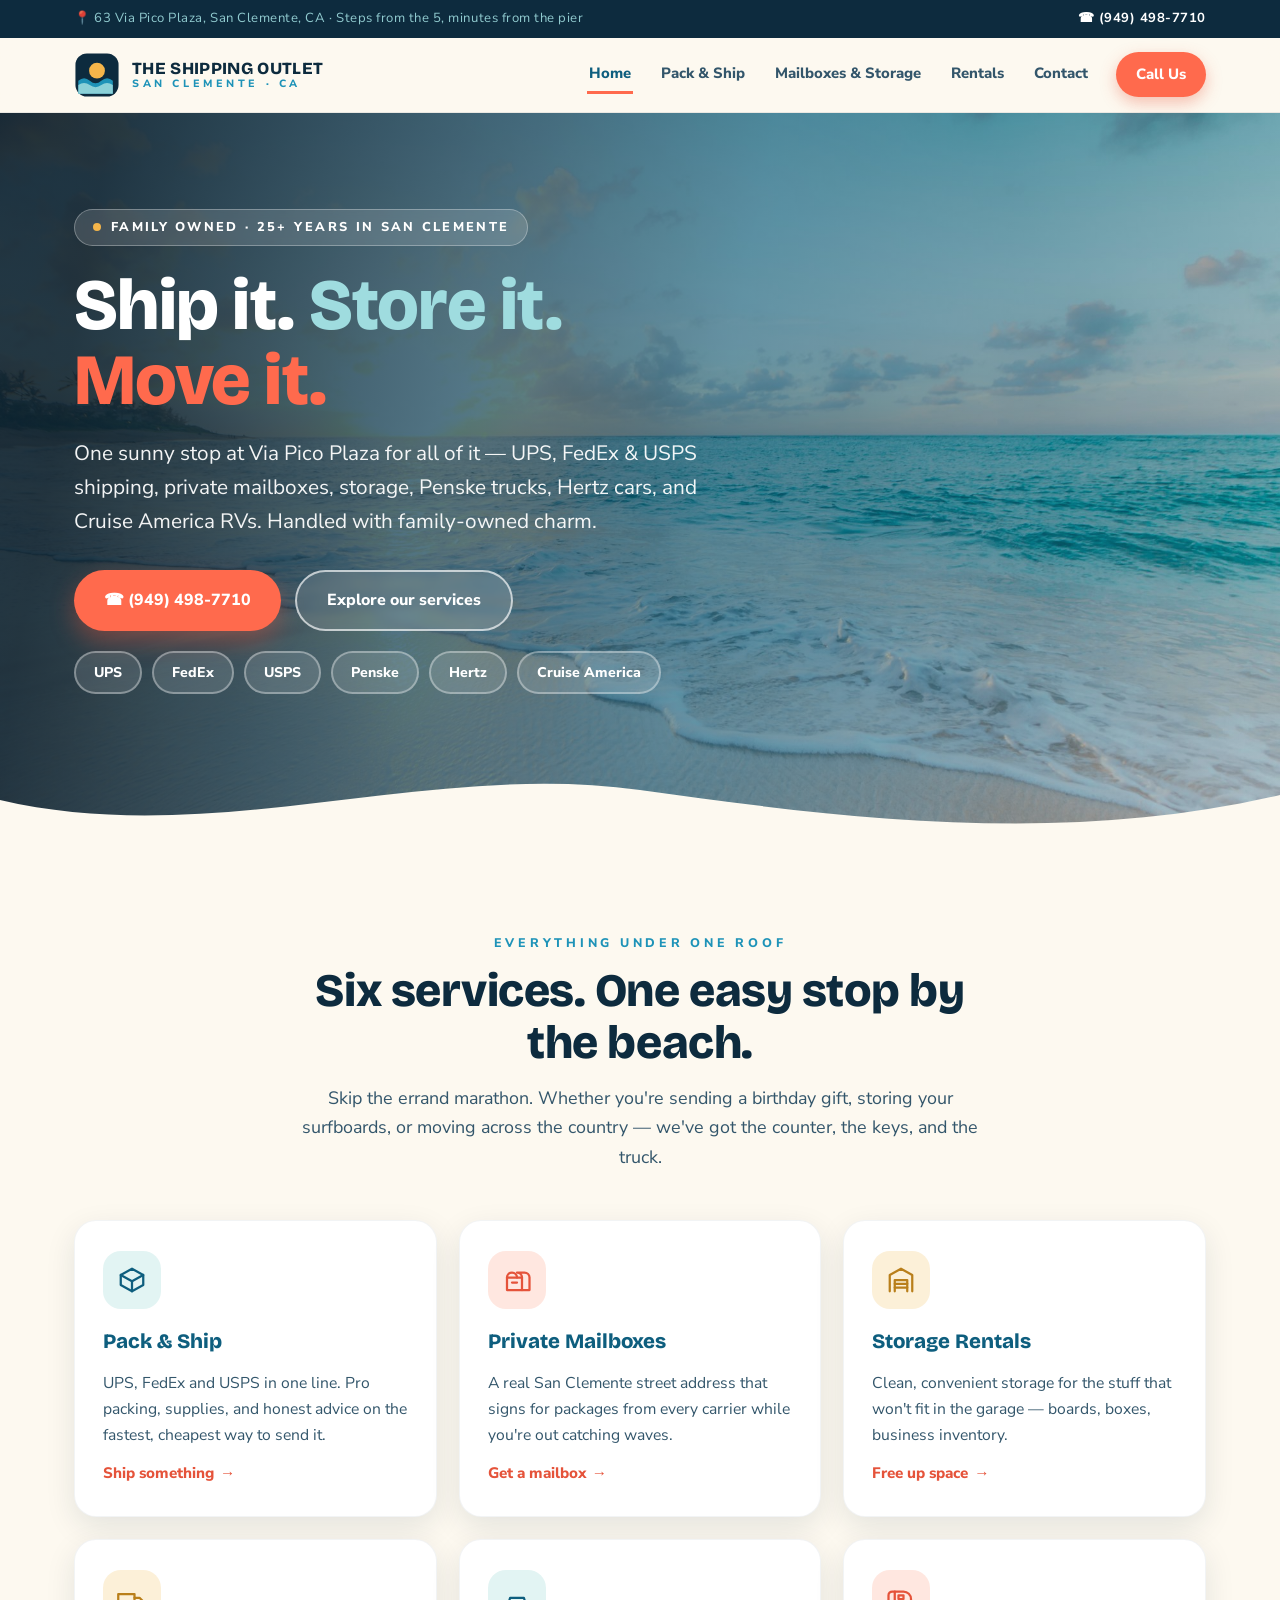
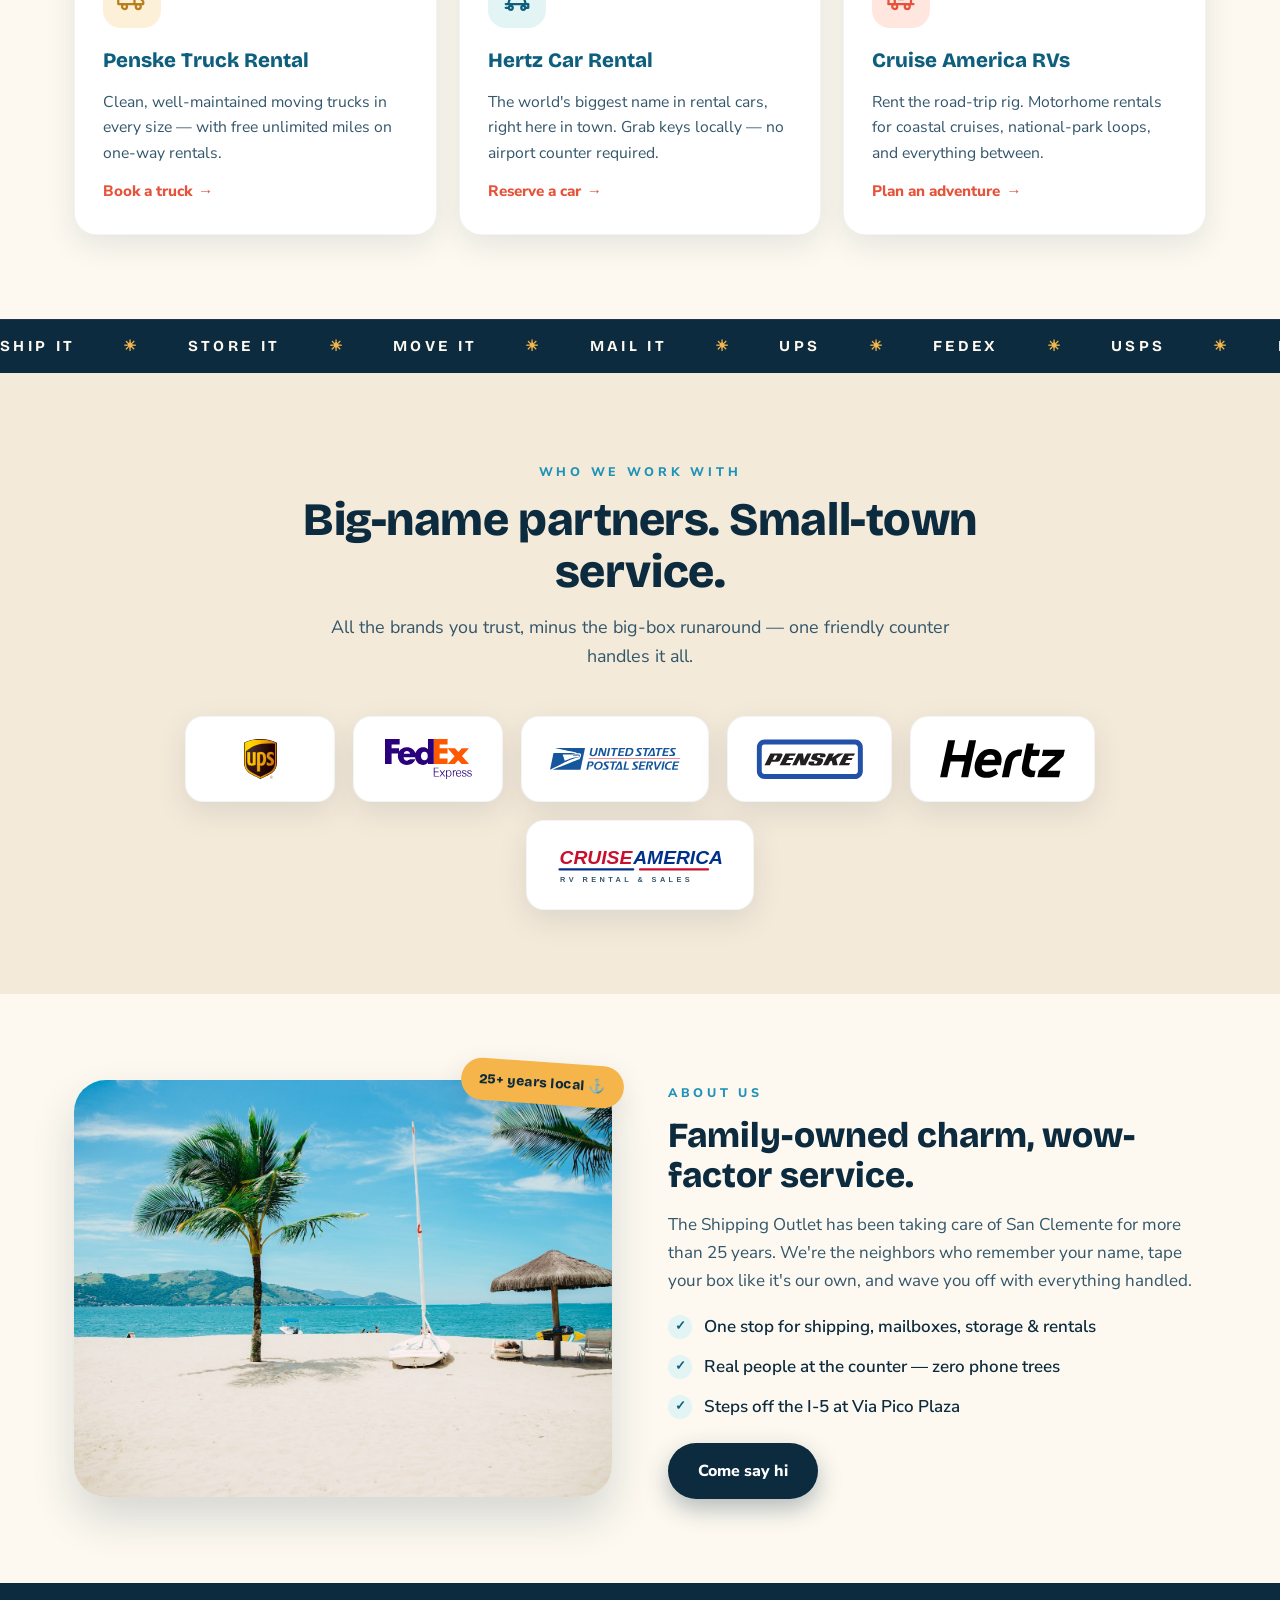
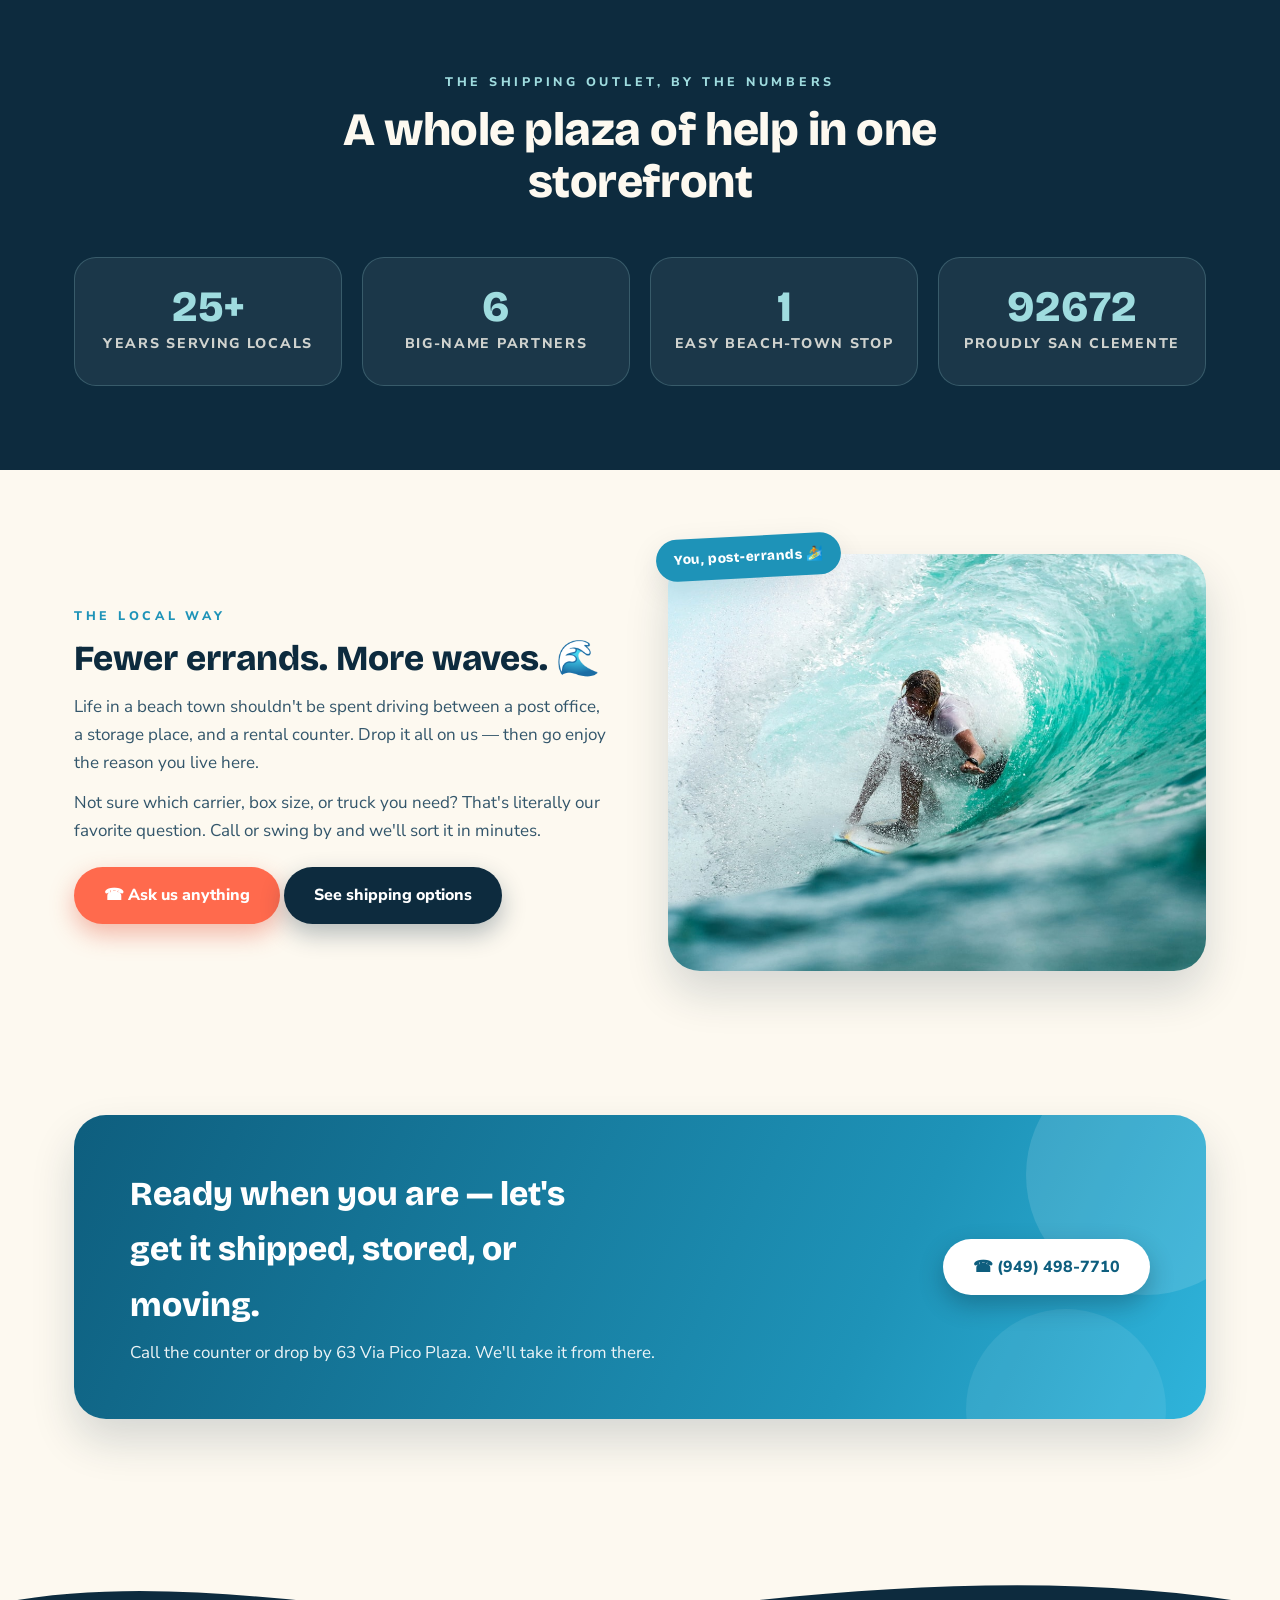
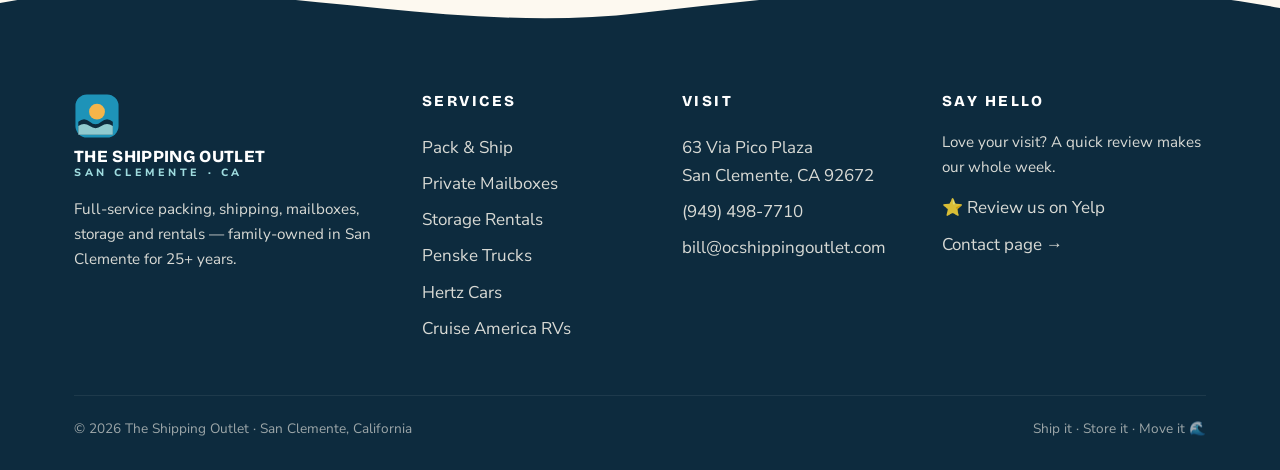
==== index.html @ ecf814ca "The Shipping Outlet — coastal-modern site for San Clemente shipping, mailbox, storage & rental hub C" ====
<!DOCTYPE html>
<html lang="en">
<head>
<meta charset="UTF-8">
<meta name="viewport" content="width=device-width, initial-scale=1.0">
<title>The Shipping Outlet — Ship, Store &amp; Move | San Clemente, CA</title>
<meta name="description" content="San Clemente's one-stop shop for packing & shipping (UPS, FedEx, USPS), private mailbox rentals, storage, Penske truck rental, Hertz car rental, and Cruise America RVs.">
<link rel="icon" href="data:image/svg+xml,<svg xmlns='http://www.w3.org/2000/svg' viewBox='0 0 100 100'><text y='.9em' font-size='90'>📦</text></svg>">
<link rel="preconnect" href="https://fonts.googleapis.com">
<link rel="preconnect" href="https://fonts.gstatic.com" crossorigin>
<link href="https://fonts.googleapis.com/css2?family=Bricolage+Grotesque:wght@700;800&family=Nunito+Sans:ital,wght@0,400;0,600;0,700;0,800;1,400&display=swap" rel="stylesheet">
<link rel="stylesheet" href="assets/styles.css?v=2">
</head>
<body>

<div class="topbar">
  <div class="wrap">
    <div class="loc">📍 63 Via Pico Plaza, San Clemente, CA <span class="hide-sm">· Steps from the 5, minutes from the pier</span></div>
    <a href="tel:9494987710">☎ (949) 498-7710</a>
  </div>
</div>

<header class="site">
  <div class="wrap">
    <a class="brand" href="index.html" aria-label="The Shipping Outlet home">
      <svg class="mark" viewBox="0 0 64 64" aria-hidden="true">
        <rect x="2" y="2" width="60" height="60" rx="16" fill="#0D2B3E"/>
        <circle cx="32" cy="26" r="11" fill="#F5B54A"/>
        <path d="M6 40 q8 -7 16 0 t16 0 t16 0 v18 h-48 z" fill="#1E93B8"/>
        <path d="M6 46 q8 -6 16 0 t16 0 t16 0 v12 h-48 z" fill="#9FDCDF" opacity=".85"/>
      </svg>
      <span class="word"><b>THE SHIPPING OUTLET</b><span>San Clemente · CA</span></span>
    </a>
    <button class="nav-toggle" aria-label="Menu"><span></span><span></span><span></span></button>
    <nav class="main">
      <a href="index.html" class="active">Home</a>
      <a href="shipping.html">Pack &amp; Ship</a>
      <a href="mailboxes-storage.html">Mailboxes &amp; Storage</a>
      <a href="rentals.html">Rentals</a>
      <a href="contact.html">Contact</a>
      <a href="tel:9494987710" class="cta">Call Us</a>
    </nav>
  </div>
</header>

<section class="hero">
  <div class="bg" style="background-image:url('assets/img/hero-beach.jpg')"></div>
  <div class="wrap">
    <span class="kicker"><span class="dot"></span> Family owned · 25+ years in San Clemente</span>
    <h1>Ship it. <span class="wave-word">Store it.</span> <span class="coral-word">Move it.</span></h1>
    <p class="lede">One sunny stop at Via Pico Plaza for all of it — UPS, FedEx &amp; USPS shipping, private mailboxes, storage, Penske trucks, Hertz cars, and Cruise America RVs. Handled with family-owned charm.</p>
    <div class="actions">
      <a class="btn primary" href="tel:9494987710">☎ (949) 498-7710</a>
      <a class="btn ghost" href="#services">Explore our services</a>
    </div>
    <div class="pill-row">
      <span class="pill">UPS</span><span class="pill">FedEx</span><span class="pill">USPS</span>
      <span class="pill">Penske</span><span class="pill">Hertz</span><span class="pill">Cruise America</span>
    </div>
  </div>
  <div class="wave-sep">
    <svg viewBox="0 0 1440 90" preserveAspectRatio="none"><path d="M0,45 C240,95 480,5 720,35 C960,65 1200,90 1440,40 L1440,91 L0,91 Z" fill="#FDF9F0"/></svg>
  </div>
</section>

<section class="block" id="services">
  <div class="wrap center">
    <span class="eyebrow">Everything under one roof</span>
    <h2 class="title">Six services. One easy stop by the beach.</h2>
    <p class="sub">Skip the errand marathon. Whether you're sending a birthday gift, storing your surfboards, or moving across the country — we've got the counter, the keys, and the truck.</p>

    <div class="cards">
      <a class="card reveal" href="shipping.html" style="text-align:left">
        <span class="chip c-teal"><svg viewBox="0 0 24 24" fill="none" stroke="currentColor" stroke-width="1.8" stroke-linecap="round" stroke-linejoin="round"><path d="M21 8l-9-5-9 5v8l9 5 9-5z"/><path d="M3 8l9 5 9-5"/><path d="M12 13v8"/></svg></span>
        <h3>Pack &amp; Ship</h3>
        <p>UPS, FedEx and USPS in one line. Pro packing, supplies, and honest advice on the fastest, cheapest way to send it.</p>
        <span class="go">Ship something</span>
      </a>
      <a class="card reveal" href="mailboxes-storage.html" style="text-align:left">
        <span class="chip c-coral"><svg viewBox="0 0 24 24" fill="none" stroke="currentColor" stroke-width="1.8" stroke-linecap="round" stroke-linejoin="round"><path d="M4 10h12v10H4z"/><path d="M4 10a4 4 0 018 0"/><path d="M16 10a4 4 0 00-4-4h6a4 4 0 014 4v10h-6"/><path d="M8 14h4"/></svg></span>
        <h3>Private Mailboxes</h3>
        <p>A real San Clemente street address that signs for packages from every carrier while you're out catching waves.</p>
        <span class="go">Get a mailbox</span>
      </a>
      <a class="card reveal" href="mailboxes-storage.html#storage" style="text-align:left">
        <span class="chip c-amber"><svg viewBox="0 0 24 24" fill="none" stroke="currentColor" stroke-width="1.8" stroke-linecap="round" stroke-linejoin="round"><path d="M3 21V8l9-5 9 5v13"/><path d="M7 21v-9h10v9"/><path d="M7 15h10"/><path d="M7 18h10"/></svg></span>
        <h3>Storage Rentals</h3>
        <p>Clean, convenient storage for the stuff that won't fit in the garage — boards, boxes, business inventory.</p>
        <span class="go">Free up space</span>
      </a>
      <a class="card reveal" href="rentals.html#penske" style="text-align:left">
        <span class="chip c-amber"><svg viewBox="0 0 24 24" fill="none" stroke="currentColor" stroke-width="1.8" stroke-linecap="round" stroke-linejoin="round"><path d="M1 8h13v8H1z"/><path d="M14 11h4l3 3v2h-7"/><circle cx="6" cy="18" r="2"/><circle cx="17" cy="18" r="2"/></svg></span>
        <h3>Penske Truck Rental</h3>
        <p>Clean, well-maintained moving trucks in every size — with free unlimited miles on one-way rentals.</p>
        <span class="go">Book a truck</span>
      </a>
      <a class="card reveal" href="rentals.html#hertz" style="text-align:left">
        <span class="chip c-teal"><svg viewBox="0 0 24 24" fill="none" stroke="currentColor" stroke-width="1.8" stroke-linecap="round" stroke-linejoin="round"><path d="M5 16l1.5-5h11L19 16"/><path d="M3 16h18v3h-2m-14 0H3z"/><circle cx="7" cy="19" r="1.6"/><circle cx="17" cy="19" r="1.6"/></svg></span>
        <h3>Hertz Car Rental</h3>
        <p>The world's biggest name in rental cars, right here in town. Grab keys locally — no airport counter required.</p>
        <span class="go">Reserve a car</span>
      </a>
      <a class="card reveal" href="rentals.html#cruise-america" style="text-align:left">
        <span class="chip c-coral"><svg viewBox="0 0 24 24" fill="none" stroke="currentColor" stroke-width="1.8" stroke-linecap="round" stroke-linejoin="round"><path d="M2 16V9a3 3 0 013-3h9a6 6 0 016 6v4"/><path d="M2 16h20"/><path d="M7 6v10"/><path d="M10 9h4v3h-4z"/><circle cx="7" cy="18" r="2"/><circle cx="17" cy="18" r="2"/></svg></span>
        <h3>Cruise America RVs</h3>
        <p>Rent the road-trip rig. Motorhome rentals for coastal cruises, national-park loops, and everything between.</p>
        <span class="go">Plan an adventure</span>
      </a>
    </div>
  </div>
</section>

<div class="marquee" aria-hidden="true">
  <div class="track">
    <span>Ship it <em>☀</em> Store it <em>☀</em> Move it <em>☀</em> Mail it <em>☀</em> UPS <em>☀</em> FedEx <em>☀</em> USPS <em>☀</em> Penske <em>☀</em> Hertz <em>☀</em> Cruise America <em>☀</em></span>
    <span>Ship it <em>☀</em> Store it <em>☀</em> Move it <em>☀</em> Mail it <em>☀</em> UPS <em>☀</em> FedEx <em>☀</em> USPS <em>☀</em> Penske <em>☀</em> Hertz <em>☀</em> Cruise America <em>☀</em></span>
  </div>
</div>

<section class="block sand">
  <div class="wrap center">
    <span class="eyebrow">Who we work with</span>
    <h2 class="title">Big-name partners. Small-town service.</h2>
    <p class="sub">All the brands you trust, minus the big-box runaround — one friendly counter handles it all.</p>
    <div class="logo-strip reveal">
      <div class="logo-card"><img src="assets/logos/ups.svg" alt="UPS"></div>
      <div class="logo-card"><img src="assets/logos/fedex.svg" alt="FedEx"></div>
      <div class="logo-card"><img src="assets/logos/usps.svg" alt="USPS — United States Postal Service"></div>
      <div class="logo-card"><img src="assets/logos/penske.svg" alt="Penske Truck Rental"></div>
      <div class="logo-card"><img src="assets/logos/hertz.svg" alt="Hertz Car Rental"></div>
      <div class="logo-card"><img src="assets/logos/cruise-america.svg" alt="Cruise America RV Rental" style="height:52px;max-width:170px"></div>
    </div>
  </div>
</section>

<section class="block">
  <div class="wrap">
    <div class="split first">
      <div class="media reveal">
        <img src="assets/img/palm-beach.jpg" alt="Sunny San Clemente coastline with palm trees">
        <span class="sticker">25+ years local ⚓</span>
      </div>
      <div class="reveal">
        <span class="eyebrow">About us</span>
        <h3 class="head">Family-owned charm, wow-factor service.</h3>
        <p>The Shipping Outlet has been taking care of San Clemente for more than 25 years. We're the neighbors who remember your name, tape your box like it's our own, and wave you off with everything handled.</p>
        <ul class="ticks">
          <li>One stop for shipping, mailboxes, storage &amp; rentals</li>
          <li>Real people at the counter — zero phone trees</li>
          <li>Steps off the I-5 at Via Pico Plaza</li>
        </ul>
        <div class="actions" style="margin-top:22px">
          <a class="btn navy" href="contact.html">Come say hi</a>
        </div>
      </div>
    </div>
  </div>
</section>

<section class="block navy">
  <div class="wrap center">
    <span class="eyebrow">The Shipping Outlet, by the numbers</span>
    <h2 class="title" style="margin-inline:auto">A whole plaza of help in one storefront</h2>
    <div class="stats">
      <div class="stat reveal"><b>25+</b><span>Years serving locals</span></div>
      <div class="stat reveal"><b>6</b><span>Big-name partners</span></div>
      <div class="stat reveal"><b>1</b><span>Easy beach-town stop</span></div>
      <div class="stat reveal"><b>92672</b><span>Proudly San Clemente</span></div>
    </div>
  </div>
</section>

<section class="block">
  <div class="wrap">
    <div class="split first">
      <div class="reveal">
        <span class="eyebrow">The local way</span>
        <h3 class="head">Fewer errands. More waves. 🌊</h3>
        <p>Life in a beach town shouldn't be spent driving between a post office, a storage place, and a rental counter. Drop it all on us — then go enjoy the reason you live here.</p>
        <p>Not sure which carrier, box size, or truck you need? That's literally our favorite question. Call or swing by and we'll sort it in minutes.</p>
        <div class="actions" style="margin-top:22px">
          <a class="btn primary" href="tel:9494987710">☎ Ask us anything</a>
          <a class="btn navy" href="shipping.html">See shipping options</a>
        </div>
      </div>
      <div class="media reveal">
        <img src="assets/img/surfer.jpg" alt="Surfer riding a turquoise wave">
        <span class="sticker teal">You, post-errands 🏄</span>
      </div>
    </div>
  </div>
</section>

<section class="block tight">
  <div class="wrap">
    <div class="cta-band reveal">
      <div>
        <h3>Ready when you are — let's get it shipped, stored, or moving.</h3>
        <p>Call the counter or drop by 63 Via Pico Plaza. We'll take it from there.</p>
      </div>
      <a class="btn light" href="tel:9494987710">☎ (949) 498-7710</a>
    </div>
  </div>
</section>

<footer class="site">
  <div class="wave-top"><svg viewBox="0 0 1440 70" preserveAspectRatio="none"><path d="M0,35 C240,75 480,0 720,25 C960,50 1200,70 1440,30 L1440,71 L0,71 Z" fill="#FDF9F0"/></svg></div>
  <div class="wrap">
    <div class="cols">
      <div>
        <a class="brand" href="index.html" style="margin-bottom:14px">
          <svg class="mark" viewBox="0 0 64 64" aria-hidden="true">
            <rect x="2" y="2" width="60" height="60" rx="16" fill="#1E93B8"/>
            <circle cx="32" cy="26" r="11" fill="#F5B54A"/>
            <path d="M6 40 q8 -7 16 0 t16 0 t16 0 v18 h-48 z" fill="#0D2B3E"/>
            <path d="M6 46 q8 -6 16 0 t16 0 t16 0 v12 h-48 z" fill="#9FDCDF" opacity=".9"/>
          </svg>
          <span class="word"><b>THE SHIPPING OUTLET</b><span>San Clemente · CA</span></span>
        </a>
        <p style="font-size:.95rem;max-width:34ch">Full-service packing, shipping, mailboxes, storage and rentals — family-owned in San Clemente for 25+ years.</p>
      </div>
      <div>
        <h4>Services</h4>
        <a href="shipping.html">Pack &amp; Ship</a>
        <a href="mailboxes-storage.html">Private Mailboxes</a>
        <a href="mailboxes-storage.html#storage">Storage Rentals</a>
        <a href="rentals.html#penske">Penske Trucks</a>
        <a href="rentals.html#hertz">Hertz Cars</a>
        <a href="rentals.html#cruise-america">Cruise America RVs</a>
      </div>
      <div>
        <h4>Visit</h4>
        <a href="https://maps.google.com/?q=63+Via+Pico+Plaza,+San+Clemente,+CA+92672" target="_blank" rel="noopener">63 Via Pico Plaza<br>San Clemente, CA 92672</a>
        <a href="tel:9494987710">(949) 498-7710</a>
        <a href="mailto:bill@ocshippingoutlet.com">bill@ocshippingoutlet.com</a>
      </div>
      <div>
        <h4>Say hello</h4>
        <p style="font-size:.95rem;margin-bottom:10px">Love your visit? A quick review makes our whole week.</p>
        <a href="https://www.yelp.com/search?find_desc=The+Shipping+Outlet&amp;find_loc=San+Clemente%2C+CA" target="_blank" rel="noopener">⭐ Review us on Yelp</a>
        <a href="contact.html">Contact page →</a>
      </div>
    </div>
    <div class="fine">
      <span>© 2026 The Shipping Outlet · San Clemente, California</span>
      <span>Ship it · Store it · Move it 🌊</span>
    </div>
  </div>
</footer>

<script src="assets/main.js"></script>
</body>
</html>
---- assets/styles.css ----
/* ============================================================
   THE SHIPPING OUTLET — "Pico Plaza" coastal design system
   Deep pacific navy · tide teal · sunset coral · warm sand
   ============================================================ */

:root {
  --shell: #FDF9F0;
  --sand: #F4EADA;
  --sand-2: #EADCC5;
  --ink: #0D2B3E;
  --ink-soft: #33566B;
  --ocean: #0E5E7E;
  --tide: #1E93B8;
  --tide-bright: #2FB4DB;
  --foam: #9FDCDF;
  --foam-2: #E2F4F3;
  --coral: #FF6A4D;
  --coral-deep: #E5533A;
  --amber: #F5B54A;
  --white: #FFFFFF;
  --radius: 22px;
  --radius-lg: 32px;
  --shadow: 0 10px 30px rgba(13, 43, 62, .10);
  --shadow-lift: 0 22px 44px rgba(13, 43, 62, .16);
  --font-display: "Bricolage Grotesque", "Arial Black", sans-serif;
  --font-body: "Nunito Sans", "Helvetica Neue", Arial, sans-serif;
}

* { margin: 0; padding: 0; box-sizing: border-box; }

html { scroll-behavior: smooth; }

body {
  font-family: var(--font-body);
  color: var(--ink);
  background: var(--shell);
  line-height: 1.65;
  font-size: 17px;
  -webkit-font-smoothing: antialiased;
}

img { max-width: 100%; display: block; }

a { color: var(--ocean); text-decoration: none; }

.wrap { max-width: 1180px; margin: 0 auto; padding: 0 24px; }

/* ---------- top strip ---------- */
.topbar {
  background: var(--ink);
  color: var(--foam);
  font-size: .82rem;
  letter-spacing: .04em;
}
.topbar .wrap {
  display: flex; justify-content: space-between; align-items: center;
  padding-top: 8px; padding-bottom: 8px; gap: 16px;
}
.topbar a { color: var(--white); font-weight: 700; }
.topbar .loc { opacity: .9; }
@media (max-width: 640px) { .topbar .loc span.hide-sm { display: none; } }

/* ---------- header ---------- */
header.site {
  position: sticky; top: 0; z-index: 50;
  background: rgba(253, 249, 240, .88);
  backdrop-filter: blur(12px);
  -webkit-backdrop-filter: blur(12px);
  border-bottom: 1px solid rgba(13, 43, 62, .08);
}
header.site .wrap {
  display: flex; align-items: center; justify-content: space-between;
  padding-top: 14px; padding-bottom: 14px;
}
.brand { display: flex; align-items: center; gap: 12px; }
.brand svg.mark { width: 46px; height: 46px; flex: none; }
.brand .word { line-height: 1.1; }
.brand .word b {
  display: block; font-family: var(--font-display);
  font-weight: 800; font-size: 1.06rem; letter-spacing: .02em; color: var(--ink);
}
.brand .word span {
  display: block; font-size: .66rem; letter-spacing: .34em;
  font-weight: 800; color: var(--tide); text-transform: uppercase;
}

nav.main { display: flex; align-items: center; gap: 26px; }
nav.main a {
  font-weight: 800; font-size: .93rem; color: var(--ink-soft);
  padding: 6px 2px; border-bottom: 3px solid transparent;
  transition: color .2s, border-color .2s;
}
nav.main a:hover { color: var(--ocean); }
nav.main a.active { color: var(--ocean); border-bottom-color: var(--coral); }
nav.main a.cta {
  background: var(--coral); color: var(--white); border: none;
  padding: 10px 20px; border-radius: 999px; box-shadow: 0 6px 16px rgba(229, 83, 58, .35);
  transition: transform .15s, box-shadow .2s, background .2s;
}
nav.main a.cta:hover { background: var(--coral-deep); transform: translateY(-2px); }

.nav-toggle {
  display: none; background: none; border: none; cursor: pointer; padding: 8px;
}
.nav-toggle span {
  display: block; width: 26px; height: 3px; margin: 5px 0;
  background: var(--ink); border-radius: 3px; transition: transform .25s, opacity .2s;
}
@media (max-width: 880px) {
  .nav-toggle { display: block; }
  nav.main {
    position: absolute; top: 100%; left: 0; right: 0;
    background: var(--shell); flex-direction: column; align-items: stretch;
    padding: 12px 24px 22px; gap: 4px; display: none;
    border-bottom: 1px solid rgba(13,43,62,.1); box-shadow: var(--shadow);
  }
  nav.main.open { display: flex; }
  nav.main a { padding: 12px 4px; border-bottom: 1px solid rgba(13,43,62,.06); }
  nav.main a.cta { text-align: center; margin-top: 10px; }
  body.nav-open .nav-toggle span:nth-child(1) { transform: translateY(8px) rotate(45deg); }
  body.nav-open .nav-toggle span:nth-child(2) { opacity: 0; }
  body.nav-open .nav-toggle span:nth-child(3) { transform: translateY(-8px) rotate(-45deg); }
}

/* ---------- hero ---------- */
.hero {
  position: relative; color: var(--white); overflow: hidden;
  background: var(--ink);
}
.hero .bg {
  position: absolute; inset: 0; background-size: cover; background-position: center;
}
.hero .bg::after {
  content: ""; position: absolute; inset: 0;
  background: linear-gradient(100deg, rgba(9, 33, 48, .88) 8%, rgba(14, 94, 126, .55) 55%, rgba(14, 94, 126, .18) 100%);
}
.hero .wrap { position: relative; z-index: 2; padding-top: 96px; padding-bottom: 150px; }
.hero.short .wrap { padding-top: 72px; padding-bottom: 120px; }
.hero .kicker, .page-hero .kicker {
  display: inline-flex; align-items: center; gap: 10px;
  background: rgba(255, 255, 255, .14); border: 1px solid rgba(255, 255, 255, .3);
  border-radius: 999px; padding: 7px 18px; font-weight: 800;
  font-size: .8rem; letter-spacing: .18em; text-transform: uppercase;
  backdrop-filter: blur(4px);
}
.hero .kicker .dot, .page-hero .kicker .dot { width: 8px; height: 8px; border-radius: 50%; background: var(--amber); }
.hero h1 {
  font-family: var(--font-display); font-weight: 800;
  font-size: clamp(2.6rem, 6vw, 4.5rem); line-height: 1.04;
  margin: 22px 0 18px; max-width: 15ch; letter-spacing: -.01em;
}
.hero h1 .wave-word { color: var(--foam); }
.hero h1 .coral-word { color: var(--coral); }
.hero p.lede { font-size: clamp(1.05rem, 2vw, 1.3rem); max-width: 54ch; opacity: .94; }
.hero .actions { display: flex; flex-wrap: wrap; gap: 14px; margin-top: 32px; }

.btn {
  display: inline-flex; align-items: center; gap: 10px;
  font-family: var(--font-body); font-weight: 800; font-size: 1rem;
  padding: 15px 30px; border-radius: 999px; cursor: pointer; border: none;
  transition: transform .15s, box-shadow .2s, background .2s, color .2s;
}
.btn.primary { background: var(--coral); color: var(--white); box-shadow: 0 10px 24px rgba(229, 83, 58, .4); }
.btn.primary:hover { background: var(--coral-deep); transform: translateY(-2px); }
.btn.ghost { background: rgba(255,255,255,.12); color: var(--white); border: 2px solid rgba(255,255,255,.65); backdrop-filter: blur(4px); }
.btn.ghost:hover { background: rgba(255,255,255,.24); transform: translateY(-2px); }
.btn.navy { background: var(--ink); color: var(--white); box-shadow: 0 10px 24px rgba(13,43,62,.3); }
.btn.navy:hover { background: var(--ocean); transform: translateY(-2px); }

/* wave divider */
.wave-sep { position: absolute; left: 0; right: 0; bottom: -1px; z-index: 3; line-height: 0; }
.wave-sep svg { width: 100%; height: 90px; display: block; }
@media (max-width: 640px) { .wave-sep svg { height: 48px; } }

/* ---------- marquee ---------- */
.marquee {
  background: var(--ink); color: var(--shell); overflow: hidden;
  padding: 14px 0; border-top: 1px solid rgba(255,255,255,.06);
}
.marquee .track {
  display: flex; gap: 48px; width: max-content;
  animation: marquee 28s linear infinite;
  font-family: var(--font-display); font-weight: 700; font-size: .95rem;
  letter-spacing: .22em; text-transform: uppercase; white-space: nowrap;
}
.marquee .track span { display: inline-flex; align-items: center; gap: 48px; }
.marquee em { font-style: normal; color: var(--amber); }
@keyframes marquee { to { transform: translateX(-50%); } }
@media (prefers-reduced-motion: reduce) { .marquee .track { animation: none; } }

/* ---------- sections ---------- */
section.block { padding: 84px 0; }
section.block.tight { padding: 60px 0; }
section.sand { background: var(--sand); }
section.foam { background: var(--foam-2); }
section.navy { background: var(--ink); color: var(--shell); }

.eyebrow {
  display: inline-block; font-weight: 800; font-size: .78rem;
  letter-spacing: .3em; text-transform: uppercase; color: var(--tide);
  margin-bottom: 12px;
}
section.navy .eyebrow { color: var(--foam); }
h2.title {
  font-family: var(--font-display); font-weight: 800;
  font-size: clamp(1.9rem, 4vw, 2.9rem); line-height: 1.12; letter-spacing: -.01em;
  max-width: 24ch;
}
p.sub { font-size: 1.12rem; color: var(--ink-soft); max-width: 62ch; margin-top: 14px; }
section.navy p.sub { color: rgba(253, 249, 240, .82); }
.center { text-align: center; }
.center h2.title, .center p.sub { margin-left: auto; margin-right: auto; }

/* ---------- service cards ---------- */
.cards {
  display: grid; gap: 22px; margin-top: 48px;
  grid-template-columns: repeat(3, 1fr);
}
@media (max-width: 980px) { .cards { grid-template-columns: repeat(2, 1fr); } }
@media (max-width: 620px) { .cards { grid-template-columns: 1fr; } }

.card {
  background: var(--white); border-radius: var(--radius);
  padding: 30px 28px; box-shadow: var(--shadow);
  border: 1px solid rgba(13, 43, 62, .05);
  transition: transform .2s, box-shadow .25s;
  display: flex; flex-direction: column; gap: 12px;
}
.card:hover { transform: translateY(-6px); box-shadow: var(--shadow-lift); }
.card .chip {
  width: 58px; height: 58px; border-radius: 18px;
  display: grid; place-items: center; margin-bottom: 4px;
}
.card .chip svg { width: 30px; height: 30px; }
.chip.c-teal { background: var(--foam-2); color: var(--ocean); }
.chip.c-coral { background: #FFE7E0; color: var(--coral-deep); }
.chip.c-amber { background: #FCF0D8; color: #B97F1B; }
.card h3 { font-family: var(--font-display); font-weight: 800; font-size: 1.28rem; }
.card p { color: var(--ink-soft); font-size: .98rem; }
.card .go {
  margin-top: auto; font-weight: 800; color: var(--coral-deep); font-size: .95rem;
  display: inline-flex; align-items: center; gap: 6px;
}
.card .go::after { content: "→"; transition: transform .2s; }
.card:hover .go::after { transform: translateX(4px); }

/* ---------- partner logos ---------- */
.logo-strip {
  display: flex; flex-wrap: wrap; justify-content: center; align-items: stretch;
  gap: 18px; margin-top: 44px;
}
.logo-strip .logo-card {
  background: var(--white); border-radius: 18px; box-shadow: var(--shadow);
  border: 1px solid rgba(13,43,62,.05);
  padding: 18px 28px; display: grid; place-items: center;
  min-width: 150px; min-height: 86px;
  transition: transform .2s, box-shadow .25s;
}
.logo-strip .logo-card:hover { transform: translateY(-4px); box-shadow: var(--shadow-lift); }
.logo-strip img, .logo-strip svg { height: 40px; width: auto; max-width: 130px; object-fit: contain; }

/* ---------- split sections ---------- */
.split {
  display: grid; grid-template-columns: 1fr 1fr; gap: 56px; align-items: center;
  margin-top: 48px;
}
.split.first { margin-top: 0; }
@media (max-width: 900px) { .split { grid-template-columns: 1fr; gap: 30px; } }
.split .media { position: relative; }
.split .media img, .split .media svg.illus {
  width: 100%; border-radius: var(--radius-lg); box-shadow: var(--shadow-lift);
  aspect-ratio: 4 / 3.1; object-fit: cover;
}
.split .media .sticker {
  position: absolute; top: -18px; right: -12px;
  background: var(--amber); color: var(--ink);
  font-family: var(--font-display); font-weight: 800; font-size: .85rem;
  padding: 10px 18px; border-radius: 999px; box-shadow: var(--shadow);
  transform: rotate(4deg); letter-spacing: .04em;
}
.split .media .sticker.teal { background: var(--tide); color: var(--white); transform: rotate(-3deg); left: -12px; right: auto; }
.split h3.head {
  font-family: var(--font-display); font-weight: 800;
  font-size: clamp(1.6rem, 3vw, 2.2rem); line-height: 1.15; margin-bottom: 14px;
}
.split p { color: var(--ink-soft); margin-bottom: 12px; }
section.navy .split p { color: rgba(253,249,240,.82); }

ul.ticks { list-style: none; margin: 18px 0 6px; display: grid; gap: 12px; }
ul.ticks li { display: flex; gap: 12px; align-items: flex-start; font-weight: 600; }
ul.ticks li::before {
  content: "✓"; flex: none; width: 24px; height: 24px; border-radius: 50%;
  background: var(--foam-2); color: var(--ocean); font-weight: 800; font-size: .8rem;
  display: grid; place-items: center; margin-top: 2px;
}
section.navy ul.ticks li::before { background: rgba(159,220,223,.2); color: var(--foam); }

/* ---------- stats ---------- */
.stats {
  display: grid; grid-template-columns: repeat(4, 1fr); gap: 20px; margin-top: 48px;
}
@media (max-width: 800px) { .stats { grid-template-columns: repeat(2, 1fr); } }
.stat {
  background: rgba(255,255,255,.06); border: 1px solid rgba(159,220,223,.22);
  border-radius: var(--radius); padding: 28px 22px; text-align: center;
}
.stat b {
  display: block; font-family: var(--font-display); font-weight: 800;
  font-size: clamp(1.9rem, 3.6vw, 2.7rem); color: var(--foam); line-height: 1;
}
.stat span { font-size: .88rem; letter-spacing: .12em; text-transform: uppercase; font-weight: 800; opacity: .8; }

/* ---------- CTA band ---------- */
.cta-band {
  background: linear-gradient(115deg, var(--ocean), var(--tide) 70%, var(--tide-bright));
  border-radius: var(--radius-lg); color: var(--white);
  padding: 52px 56px; display: flex; align-items: center; justify-content: space-between;
  gap: 30px; flex-wrap: wrap; box-shadow: var(--shadow-lift);
  position: relative; overflow: hidden;
}
.cta-band::before {
  content: ""; position: absolute; right: -60px; top: -60px; width: 240px; height: 240px;
  border-radius: 50%; background: rgba(255,255,255,.12);
}
.cta-band::after {
  content: ""; position: absolute; right: 40px; bottom: -90px; width: 200px; height: 200px;
  border-radius: 50%; background: rgba(255,255,255,.08);
}
.cta-band h3 { font-family: var(--font-display); font-weight: 800; font-size: clamp(1.5rem, 3vw, 2.1rem); max-width: 22ch; position: relative; z-index: 1; }
.cta-band p { opacity: .92; margin-top: 6px; position: relative; z-index: 1; }
.cta-band .btn { position: relative; z-index: 1; flex: none; }
.cta-band .btn.light { background: var(--white); color: var(--ocean); box-shadow: 0 10px 24px rgba(9,33,48,.3); }
.cta-band .btn.light:hover { background: var(--shell); transform: translateY(-2px); }

/* ---------- footer ---------- */
footer.site { background: var(--ink); color: rgba(253,249,240,.85); position: relative; margin-top: 90px; }
footer.site .wave-top { position: absolute; top: -1px; left: 0; right: 0; transform: scaleY(-1); line-height: 0; }
footer.site .wave-top svg { width: 100%; height: 70px; display: block; }
footer.site .cols {
  display: grid; grid-template-columns: 1.4fr 1fr 1fr 1.2fr; gap: 40px;
  padding: 120px 0 48px;
}
@media (max-width: 900px) { footer.site .cols { grid-template-columns: 1fr 1fr; padding-top: 100px; } }
@media (max-width: 560px) { footer.site .cols { grid-template-columns: 1fr; } }
footer.site h4 {
  font-family: var(--font-display); font-weight: 800; color: var(--white);
  font-size: .95rem; letter-spacing: .16em; text-transform: uppercase; margin-bottom: 16px;
}
footer.site a { color: rgba(253,249,240,.85); display: block; padding: 4px 0; }
footer.site a:hover { color: var(--foam); }
footer.site .brand b { color: var(--white); }
footer.site .brand .word span { color: var(--foam); }
footer.site .fine {
  border-top: 1px solid rgba(255,255,255,.1); padding: 22px 0 30px;
  display: flex; justify-content: space-between; gap: 12px; flex-wrap: wrap;
  font-size: .85rem; opacity: .7;
}

/* ---------- page hero (interior) ---------- */
.page-hero { position: relative; background: var(--ink); color: var(--white); overflow: hidden; }
.page-hero .bg { position: absolute; inset: 0; background-size: cover; background-position: center; }
.page-hero .bg::after {
  content: ""; position: absolute; inset: 0;
  background: linear-gradient(100deg, rgba(9,33,48,.9) 10%, rgba(14,94,126,.6) 60%, rgba(14,94,126,.25));
}
.page-hero .wrap { position: relative; z-index: 2; padding-top: 76px; padding-bottom: 130px; }
.page-hero h1 {
  font-family: var(--font-display); font-weight: 800;
  font-size: clamp(2.2rem, 5vw, 3.6rem); line-height: 1.06; margin: 18px 0 14px;
  max-width: 18ch; letter-spacing: -.01em;
}
.page-hero p { font-size: 1.15rem; max-width: 54ch; opacity: .94; }

/* ---------- contact ---------- */
.contact-grid { display: grid; grid-template-columns: 1.15fr .85fr; gap: 44px; margin-top: 48px; align-items: start; }
@media (max-width: 900px) { .contact-grid { grid-template-columns: 1fr; } }
.panel {
  background: var(--white); border-radius: var(--radius-lg); padding: 40px;
  box-shadow: var(--shadow); border: 1px solid rgba(13,43,62,.05);
}
.panel h3 { font-family: var(--font-display); font-weight: 800; font-size: 1.5rem; margin-bottom: 8px; }
.field { margin-top: 18px; }
.field label { display: block; font-weight: 800; font-size: .88rem; letter-spacing: .04em; margin-bottom: 7px; }
.field input, .field textarea {
  width: 100%; font-family: var(--font-body); font-size: 1rem; color: var(--ink);
  background: var(--shell); border: 2px solid var(--sand-2); border-radius: 14px;
  padding: 13px 16px; transition: border-color .2s, box-shadow .2s;
}
.field input:focus, .field textarea:focus {
  outline: none; border-color: var(--tide); box-shadow: 0 0 0 4px rgba(30,147,184,.15);
}
.field textarea { min-height: 140px; resize: vertical; }
.info-rows { display: grid; gap: 14px; margin-top: 20px; }
.info-row {
  display: flex; gap: 16px; align-items: flex-start;
  background: var(--white); border-radius: 18px; padding: 20px 22px;
  box-shadow: var(--shadow); border: 1px solid rgba(13,43,62,.05);
}
.info-row .chip { flex: none; width: 48px; height: 48px; border-radius: 14px; display: grid; place-items: center; }
.info-row .chip svg { width: 24px; height: 24px; }
.info-row b { display: block; font-family: var(--font-display); font-size: 1.02rem; }
.info-row a, .info-row span { color: var(--ink-soft); font-weight: 600; display: inline; padding: 0; }
.map-frame {
  margin-top: 60px; border-radius: var(--radius-lg); overflow: hidden;
  box-shadow: var(--shadow-lift); border: 1px solid rgba(13,43,62,.08);
  line-height: 0;
}
.map-frame iframe { width: 100%; height: 420px; border: 0; }

/* ---------- misc ---------- */
.reveal { opacity: 0; transform: translateY(26px); transition: opacity .7s ease, transform .7s ease; }
.reveal.in { opacity: 1; transform: none; }
@media (prefers-reduced-motion: reduce) { .reveal { opacity: 1; transform: none; transition: none; } }

.pill-row { display: flex; flex-wrap: wrap; gap: 10px; margin-top: 20px; }
.pill {
  background: var(--white); border: 2px solid var(--sand-2); border-radius: 999px;
  padding: 8px 18px; font-weight: 800; font-size: .88rem; color: var(--ink-soft);
}
.hero .pill, .page-hero .pill { background: rgba(255,255,255,.12); border-color: rgba(255,255,255,.35); color: var(--white); }
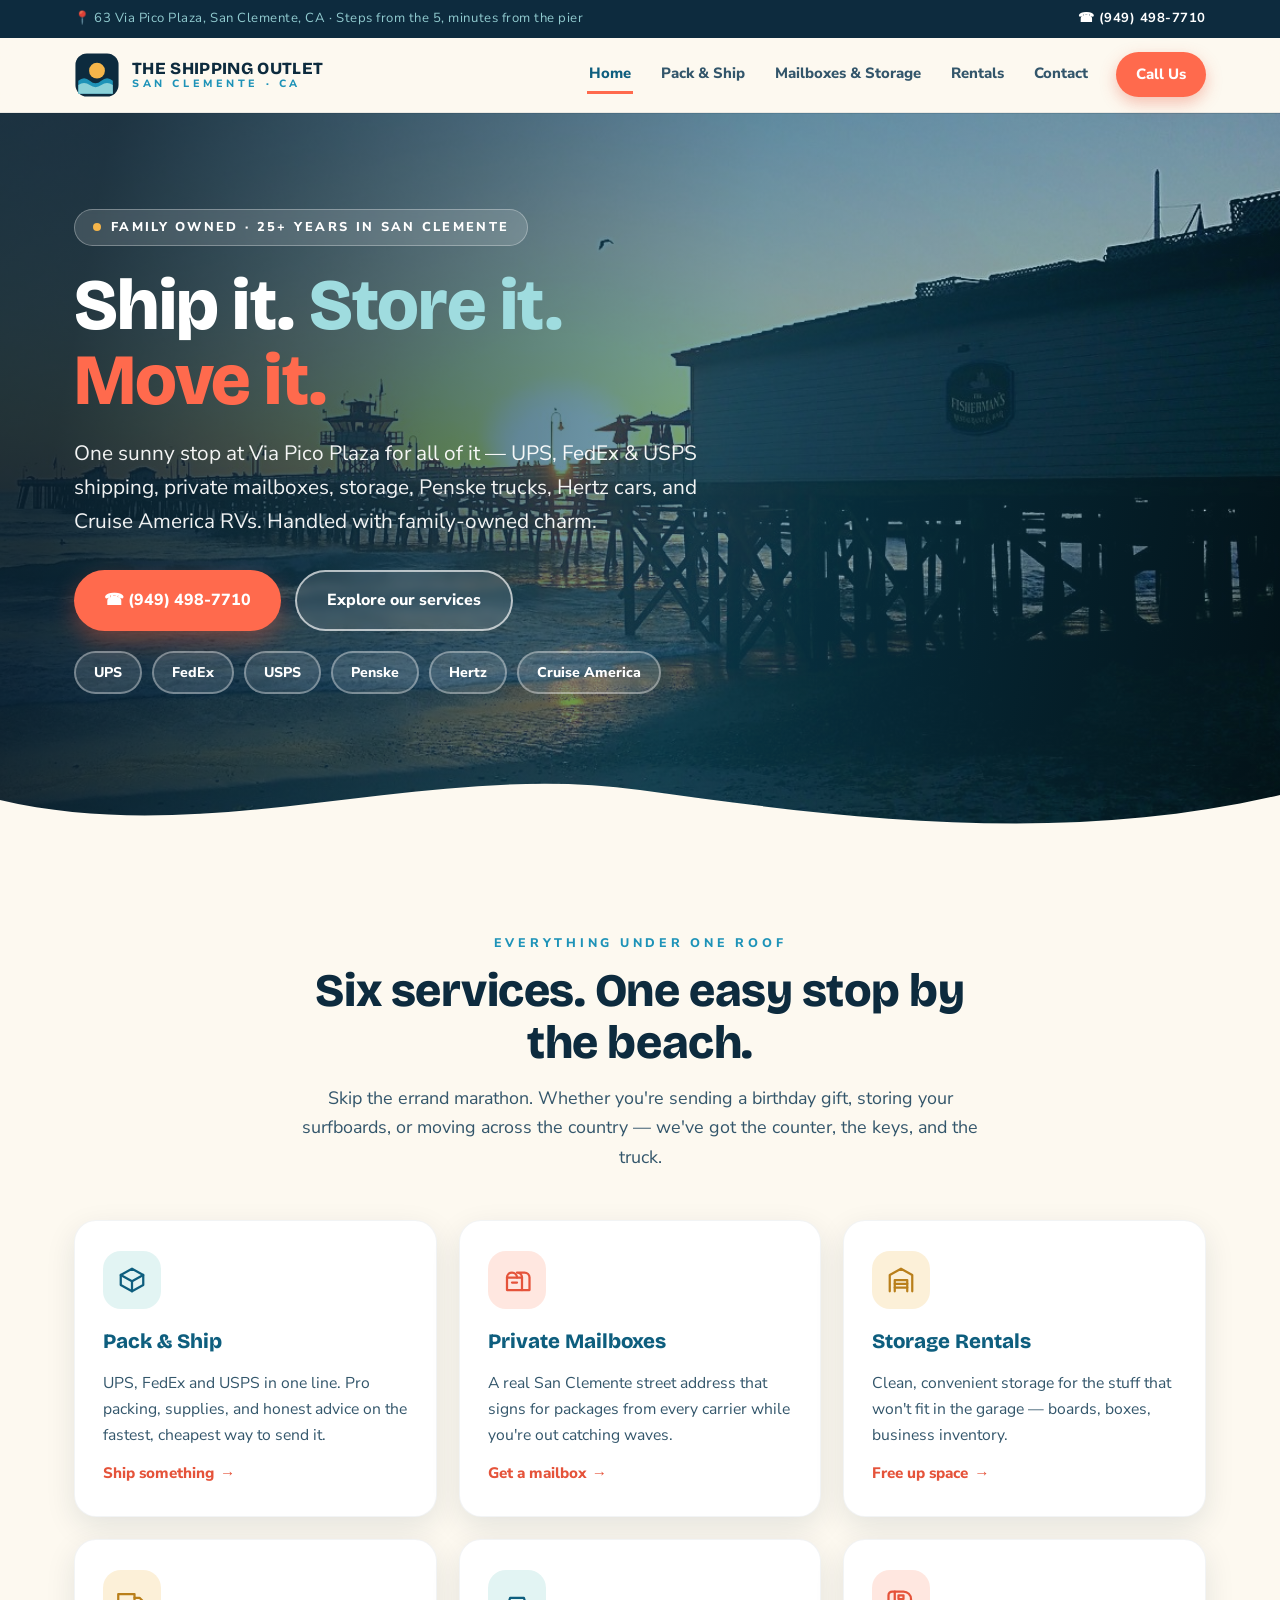
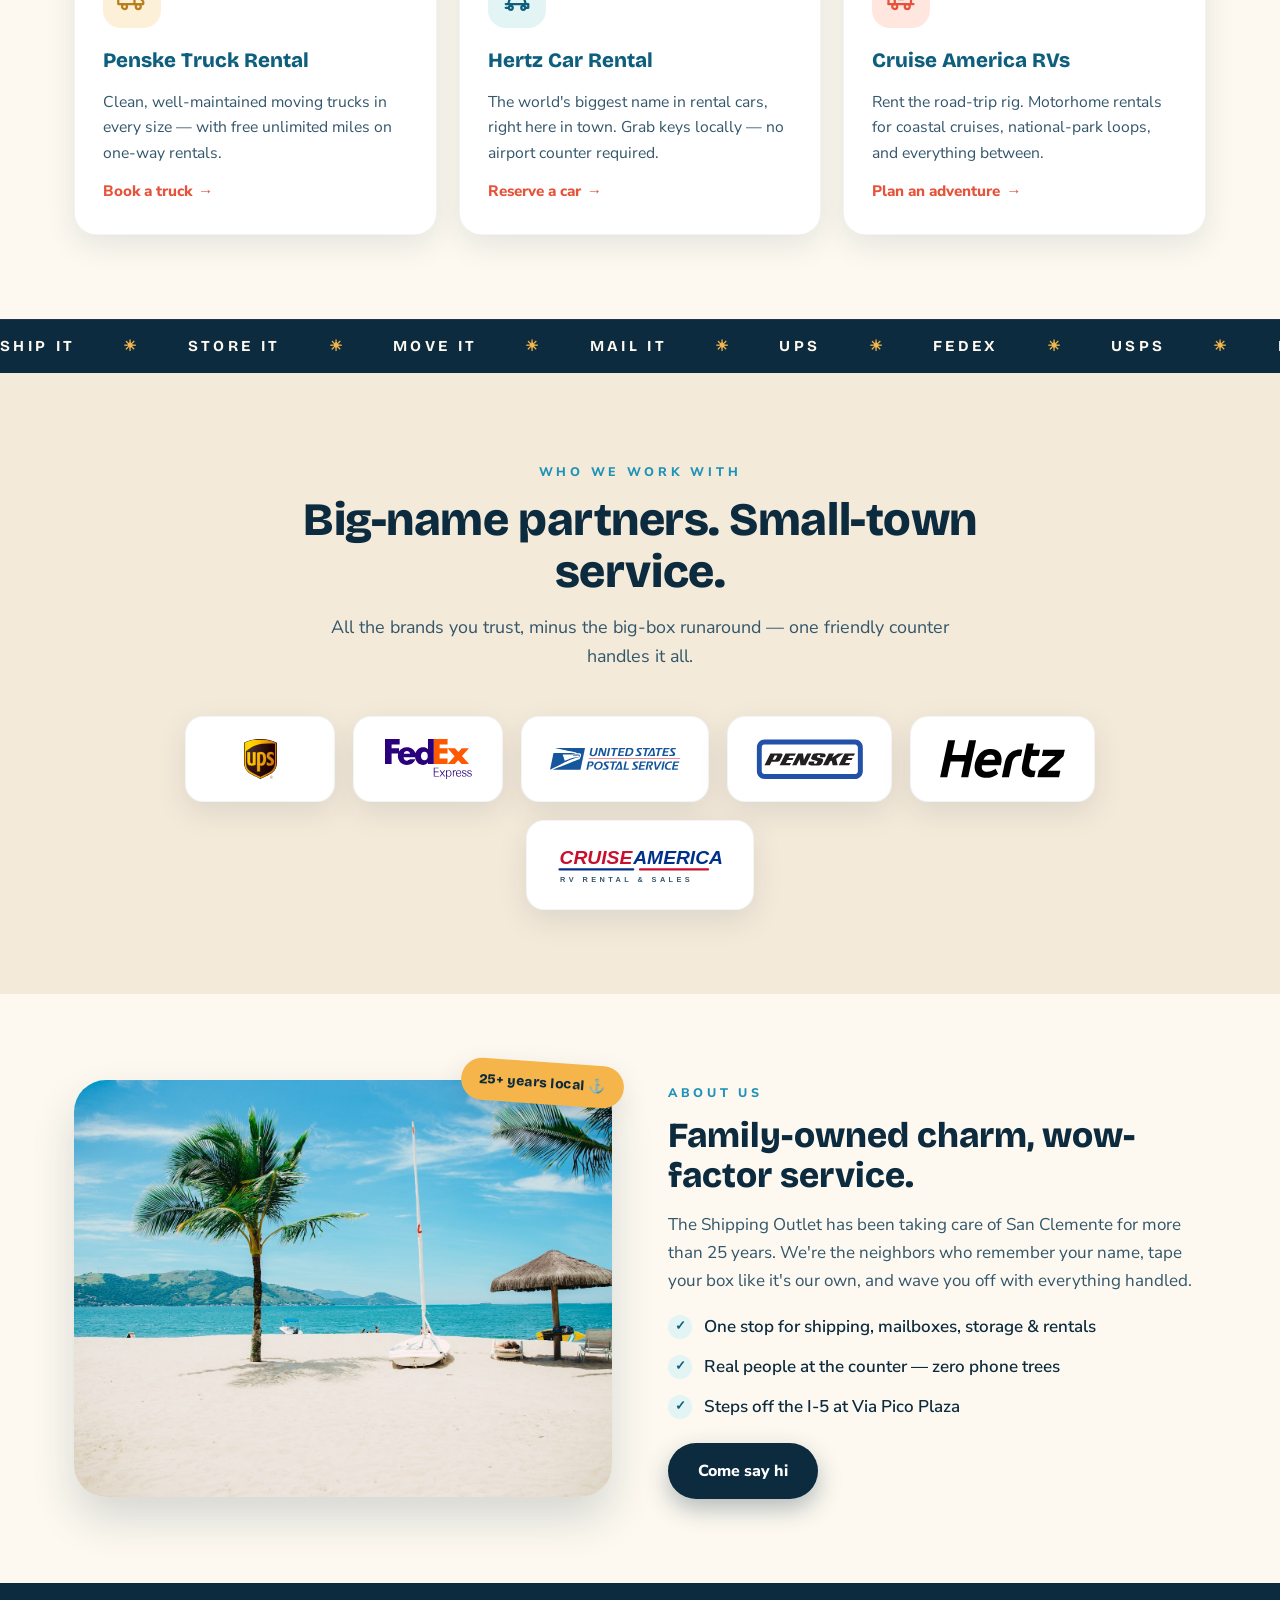
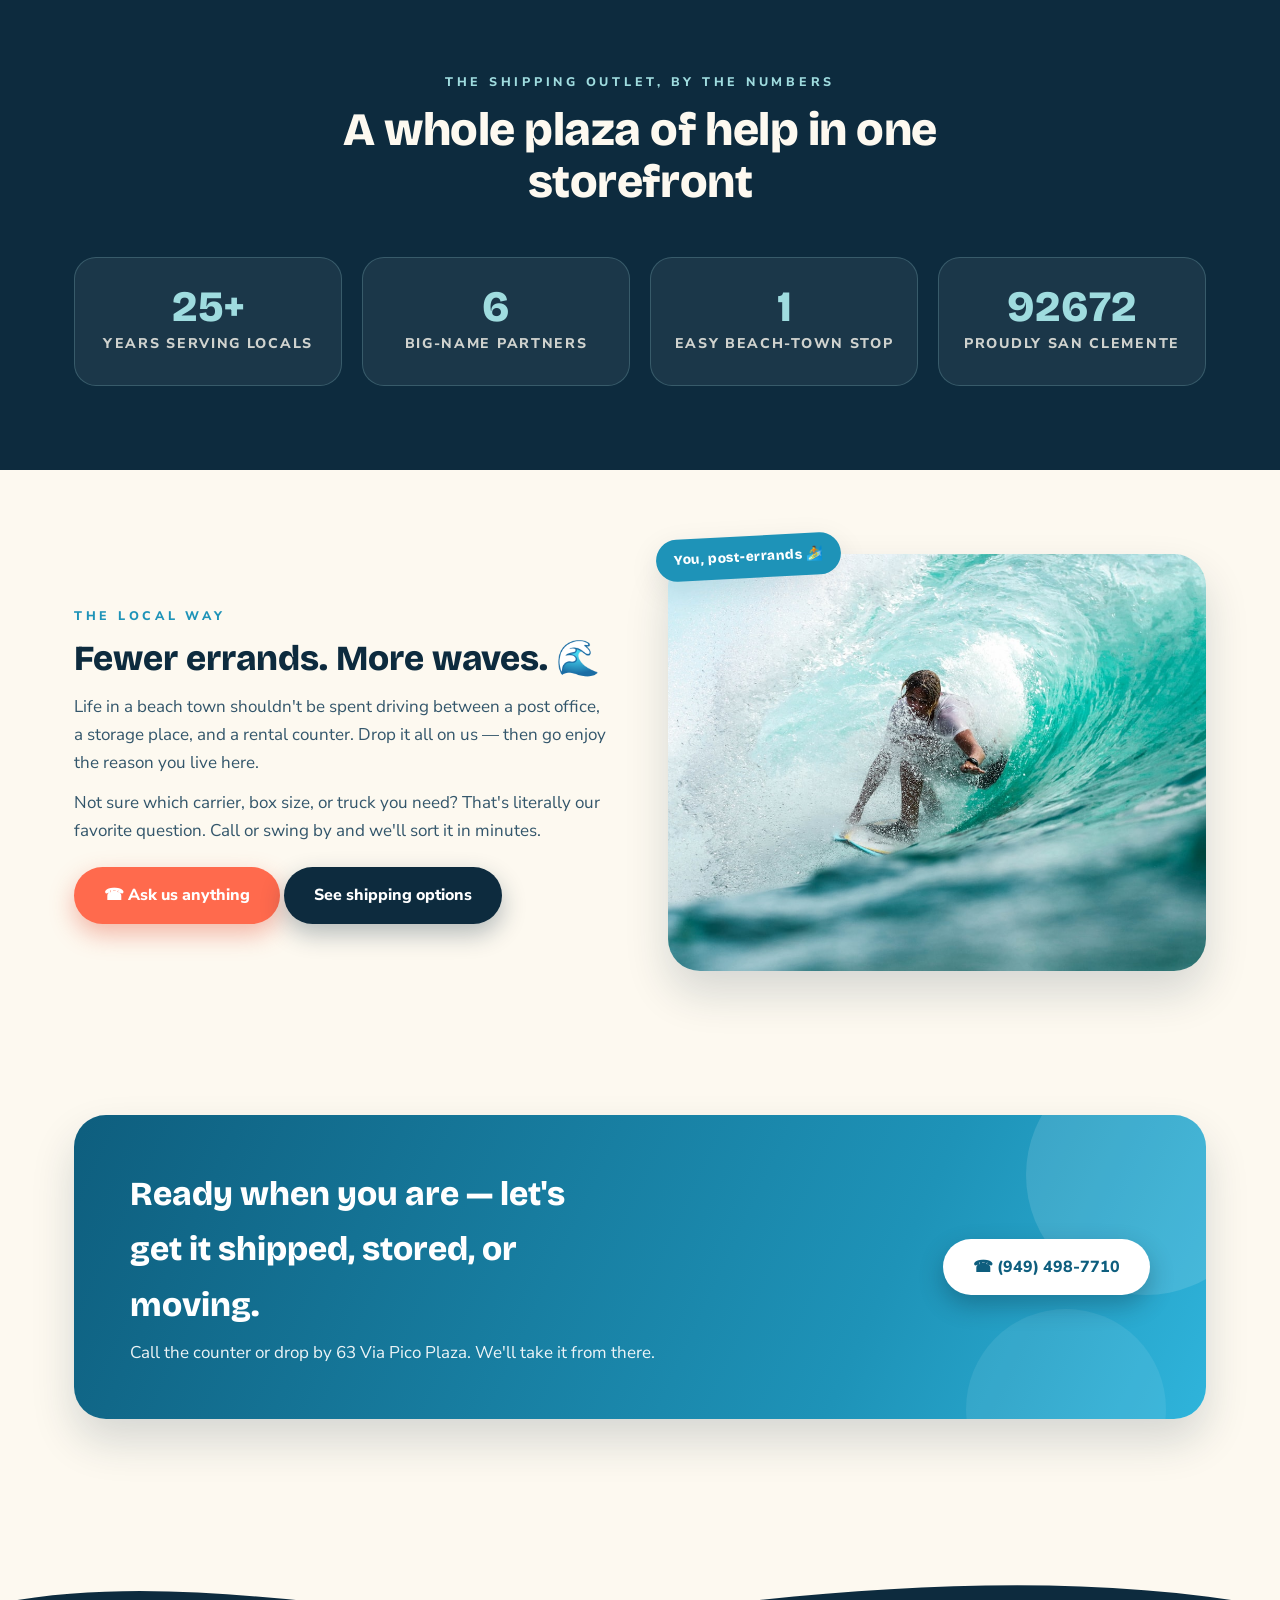
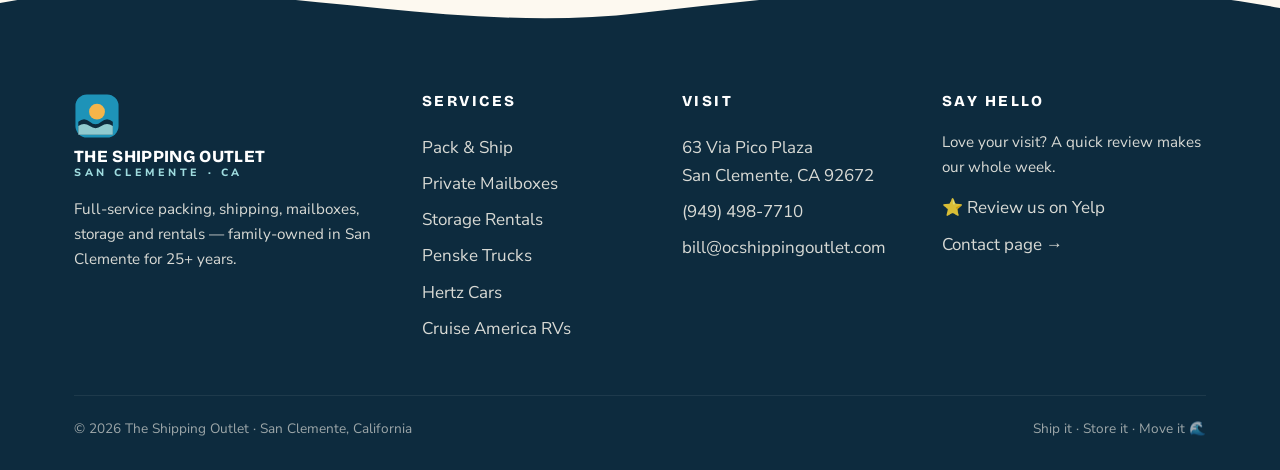
==== commit 9bfbaecd: "Pier sunset heroes: new pier photo on homepage, pier-sunset as contact hero, restore phone card Co-A" ====
--- a/index.html
+++ b/index.html
@@ -44,7 +44,7 @@
 </header>
 
 <section class="hero">
-  <div class="bg" style="background-image:url('assets/img/hero-beach.jpg')"></div>
+  <div class="bg" style="background-image:url('assets/img/pier-hero.jpg');background-position:center 30%"></div>
   <div class="wrap">
     <span class="kicker"><span class="dot"></span> Family owned · 25+ years in San Clemente</span>
     <h1>Ship it. <span class="wave-word">Store it.</span> <span class="coral-word">Move it.</span></h1>
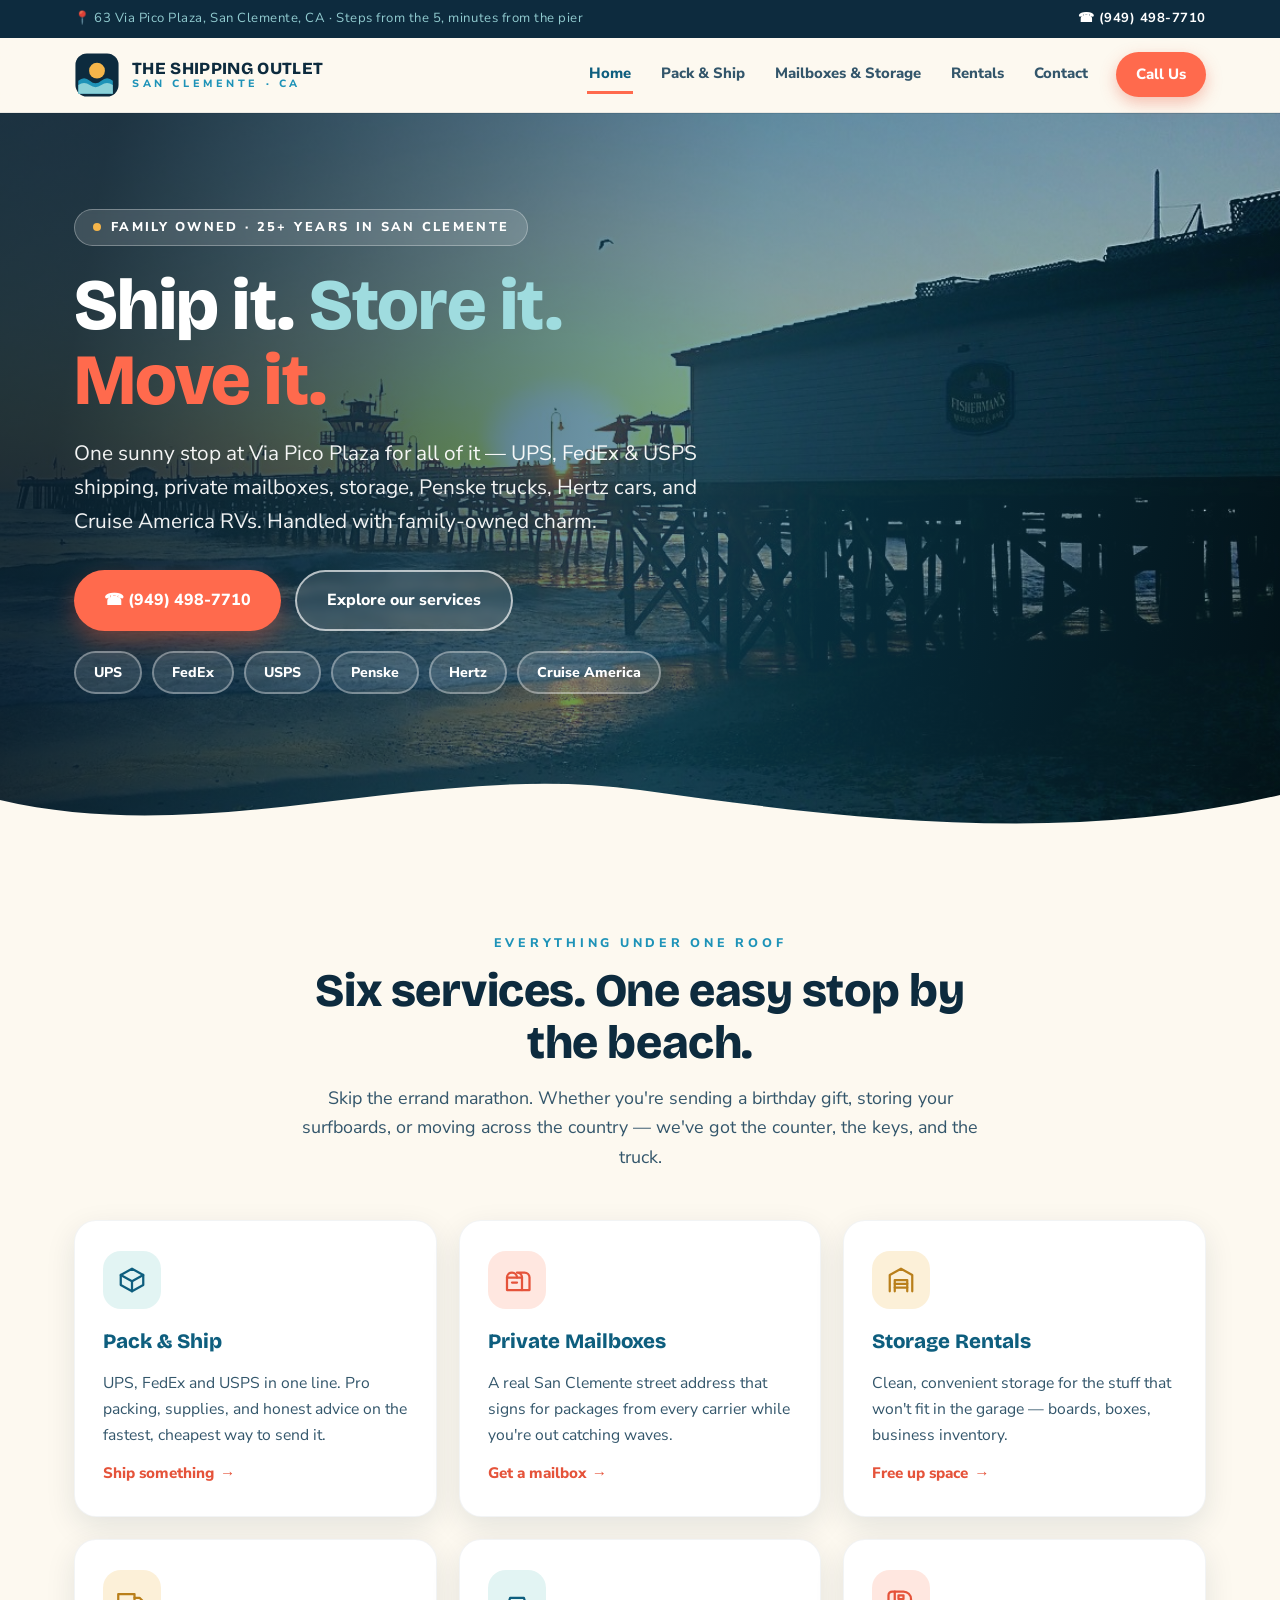
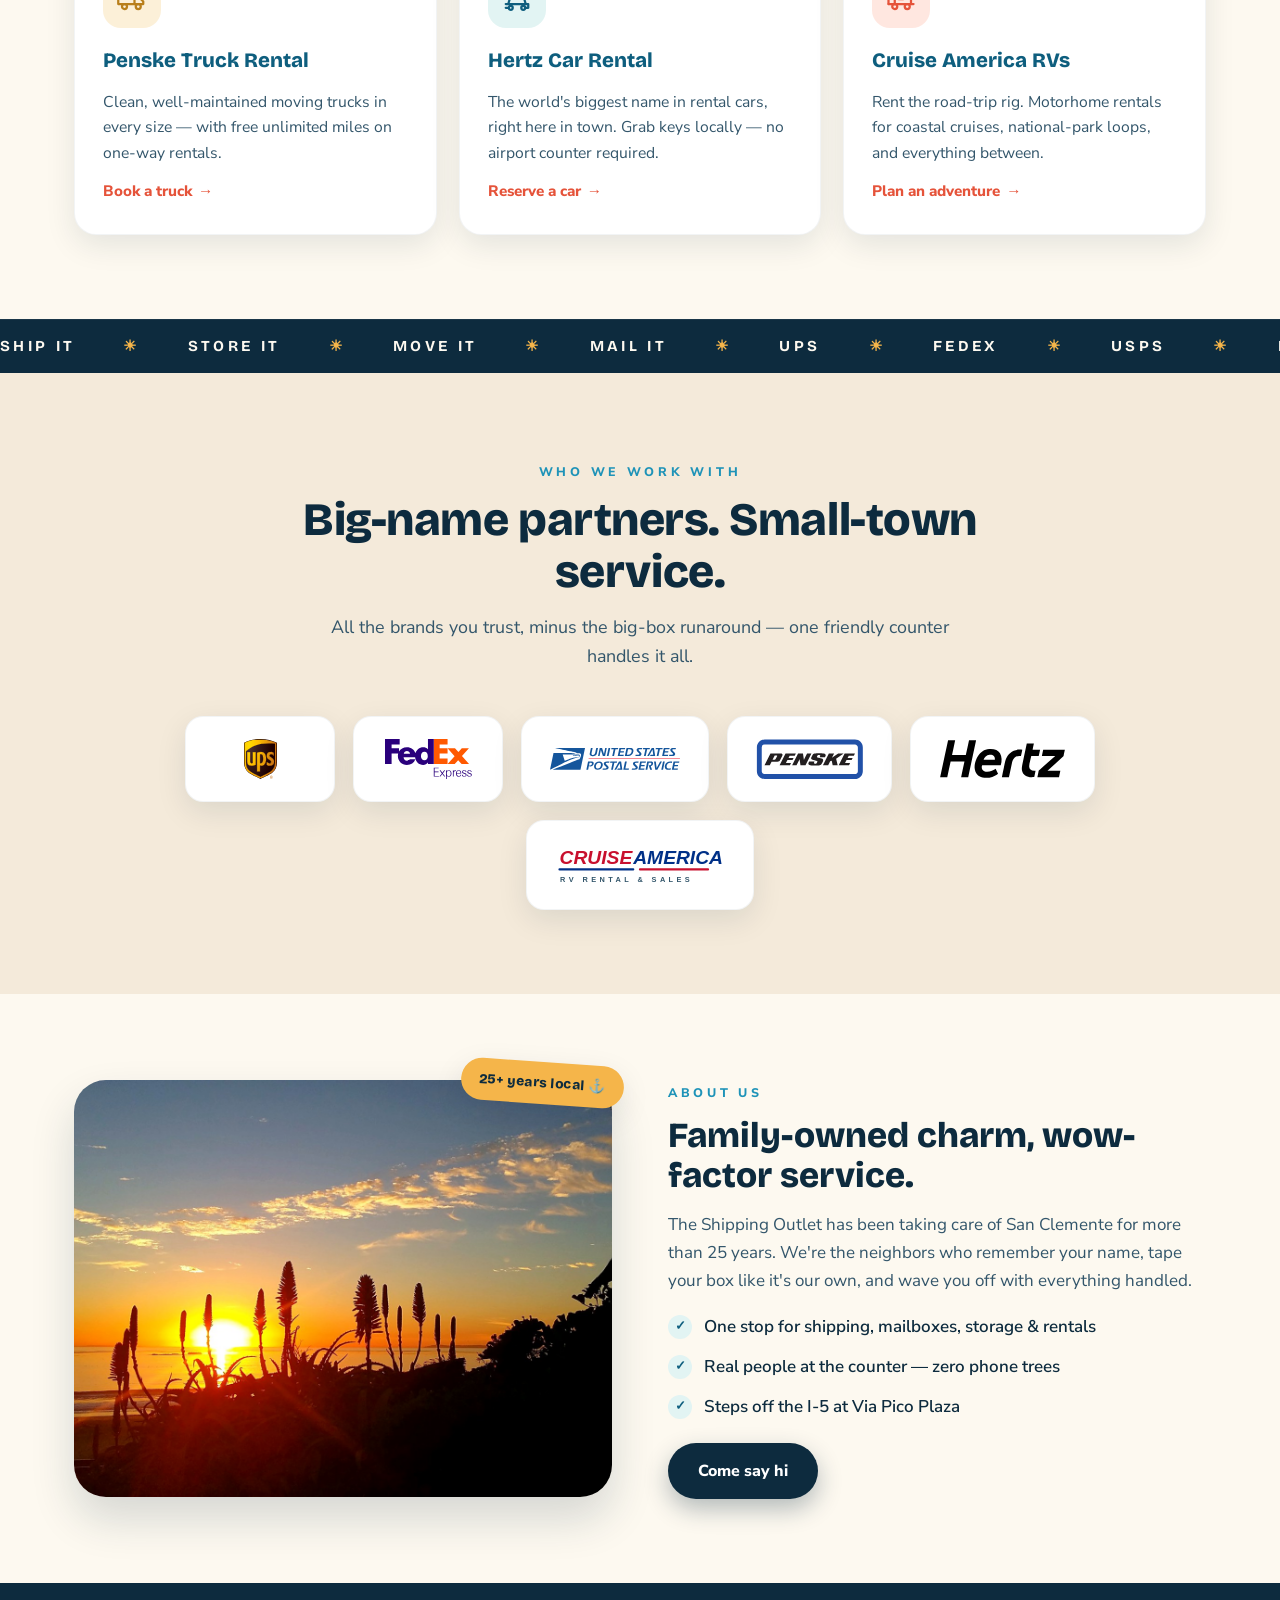
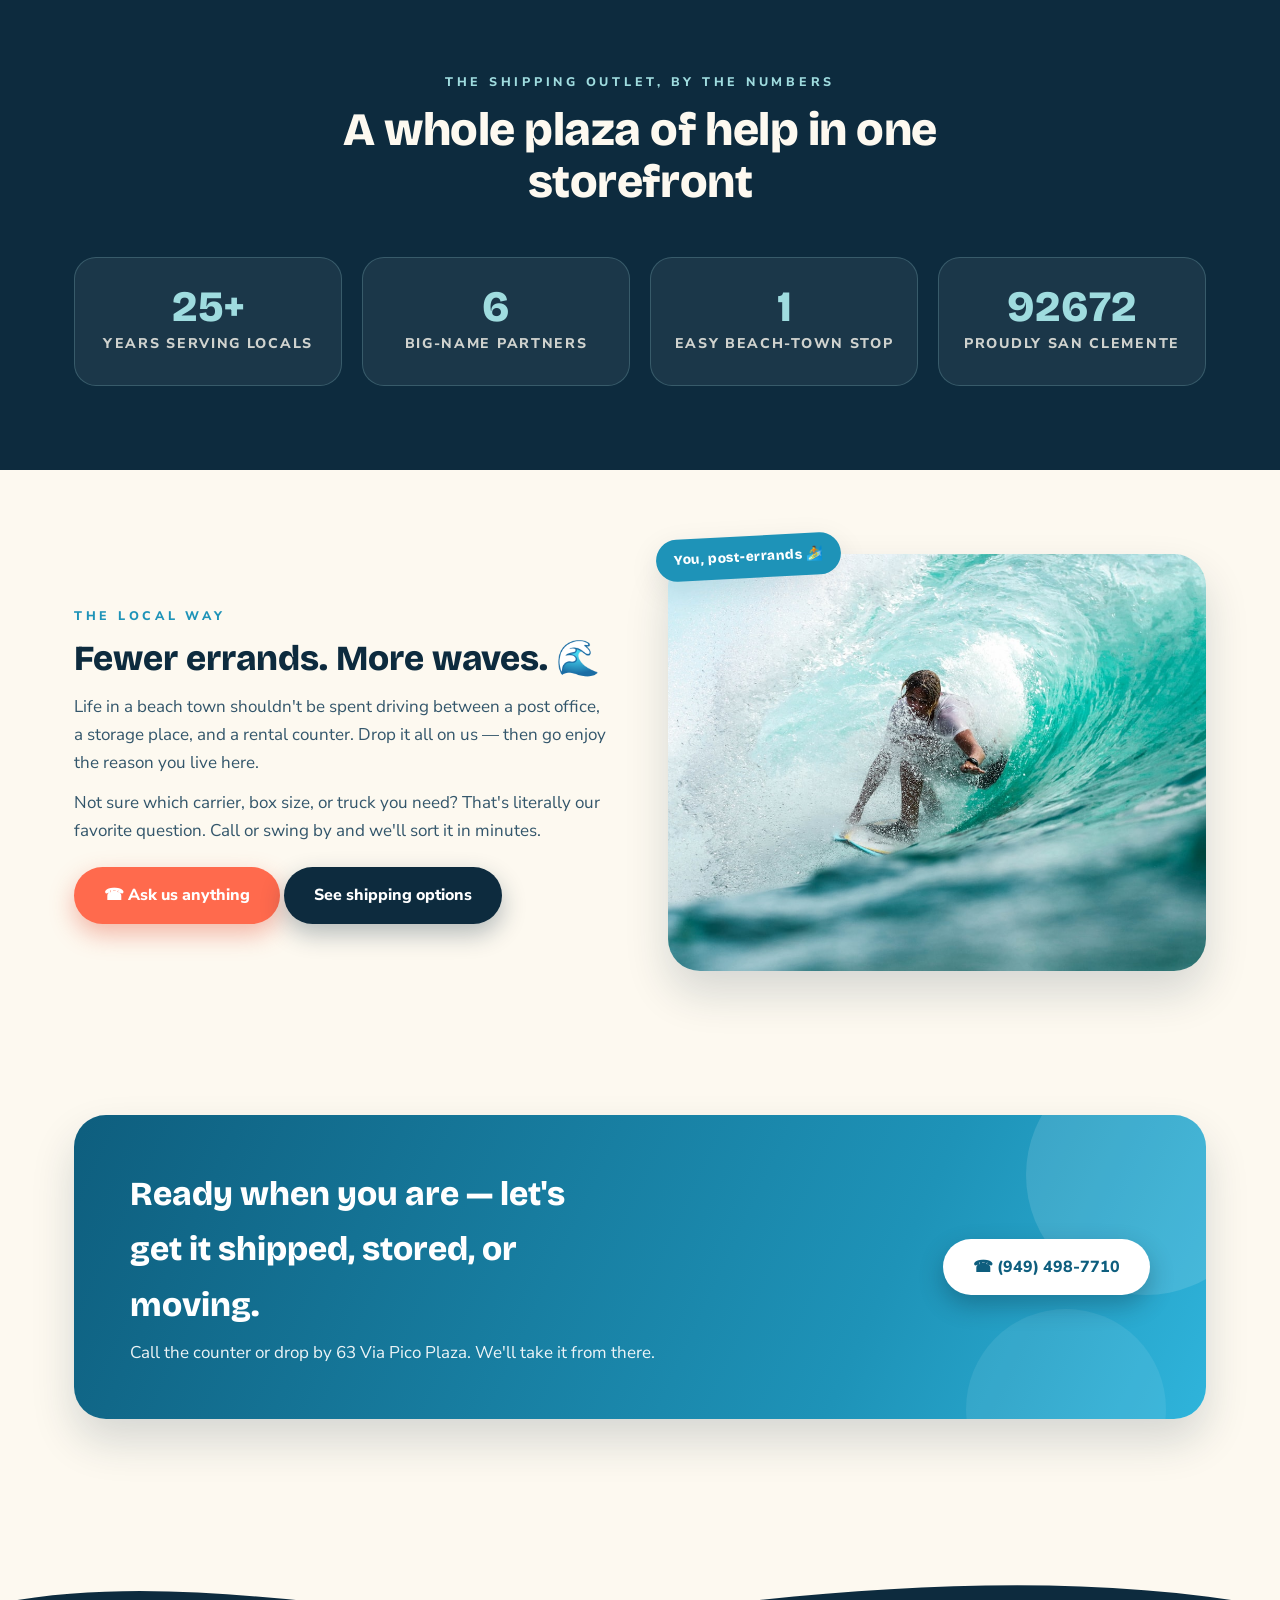
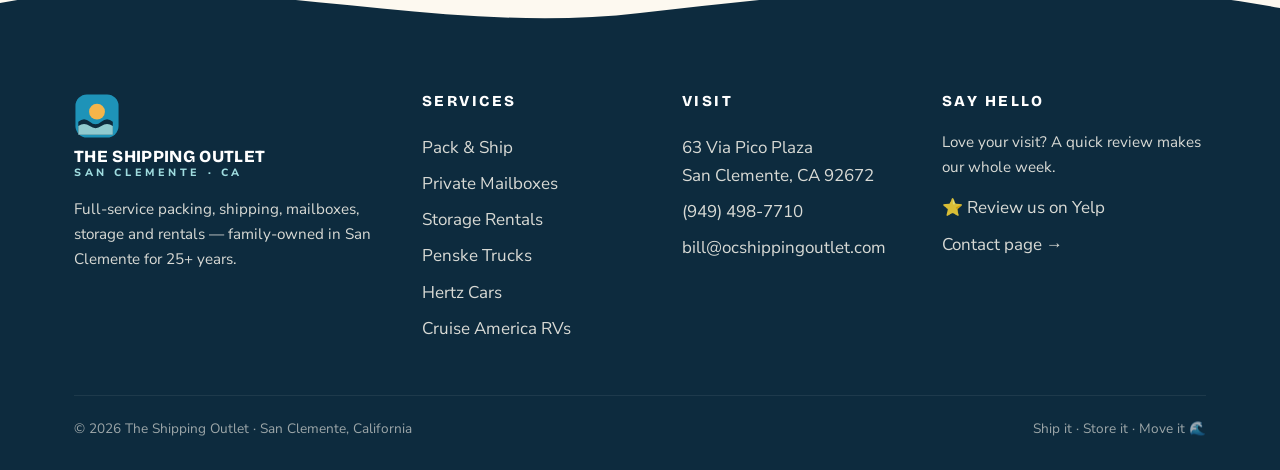
==== commit 8017ff8b: "Home about section: local aloe-silhouette sunset photo Co-Authored-By: Claude Fable 5 <noreply@anthr" ====
--- a/index.html
+++ b/index.html
@@ -137,7 +137,7 @@
   <div class="wrap">
     <div class="split first">
       <div class="media reveal">
-        <img src="assets/img/palm-beach.jpg" alt="Sunny San Clemente coastline with palm trees">
+        <img src="assets/img/sunset-aloes.jpg" alt="San Clemente sunset over the ocean behind silhouetted aloe blooms">
         <span class="sticker">25+ years local ⚓</span>
       </div>
       <div class="reveal">
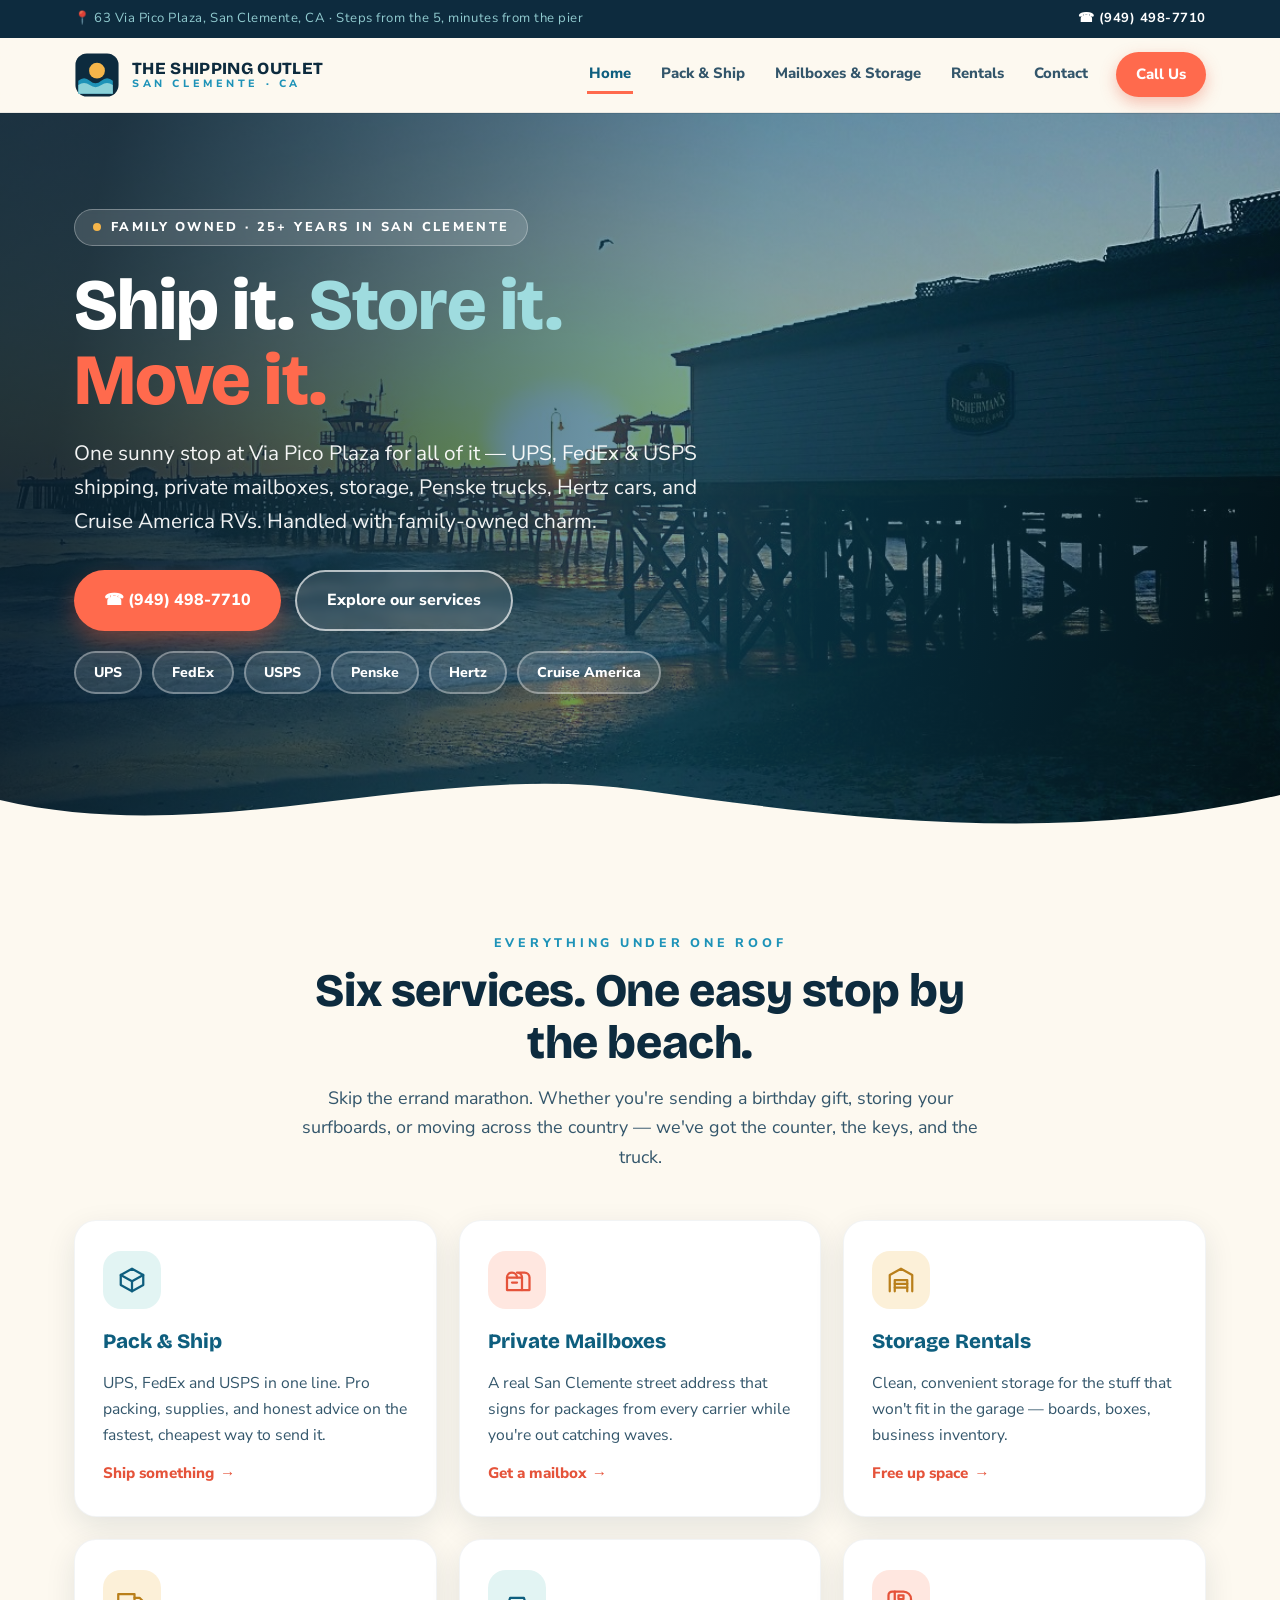
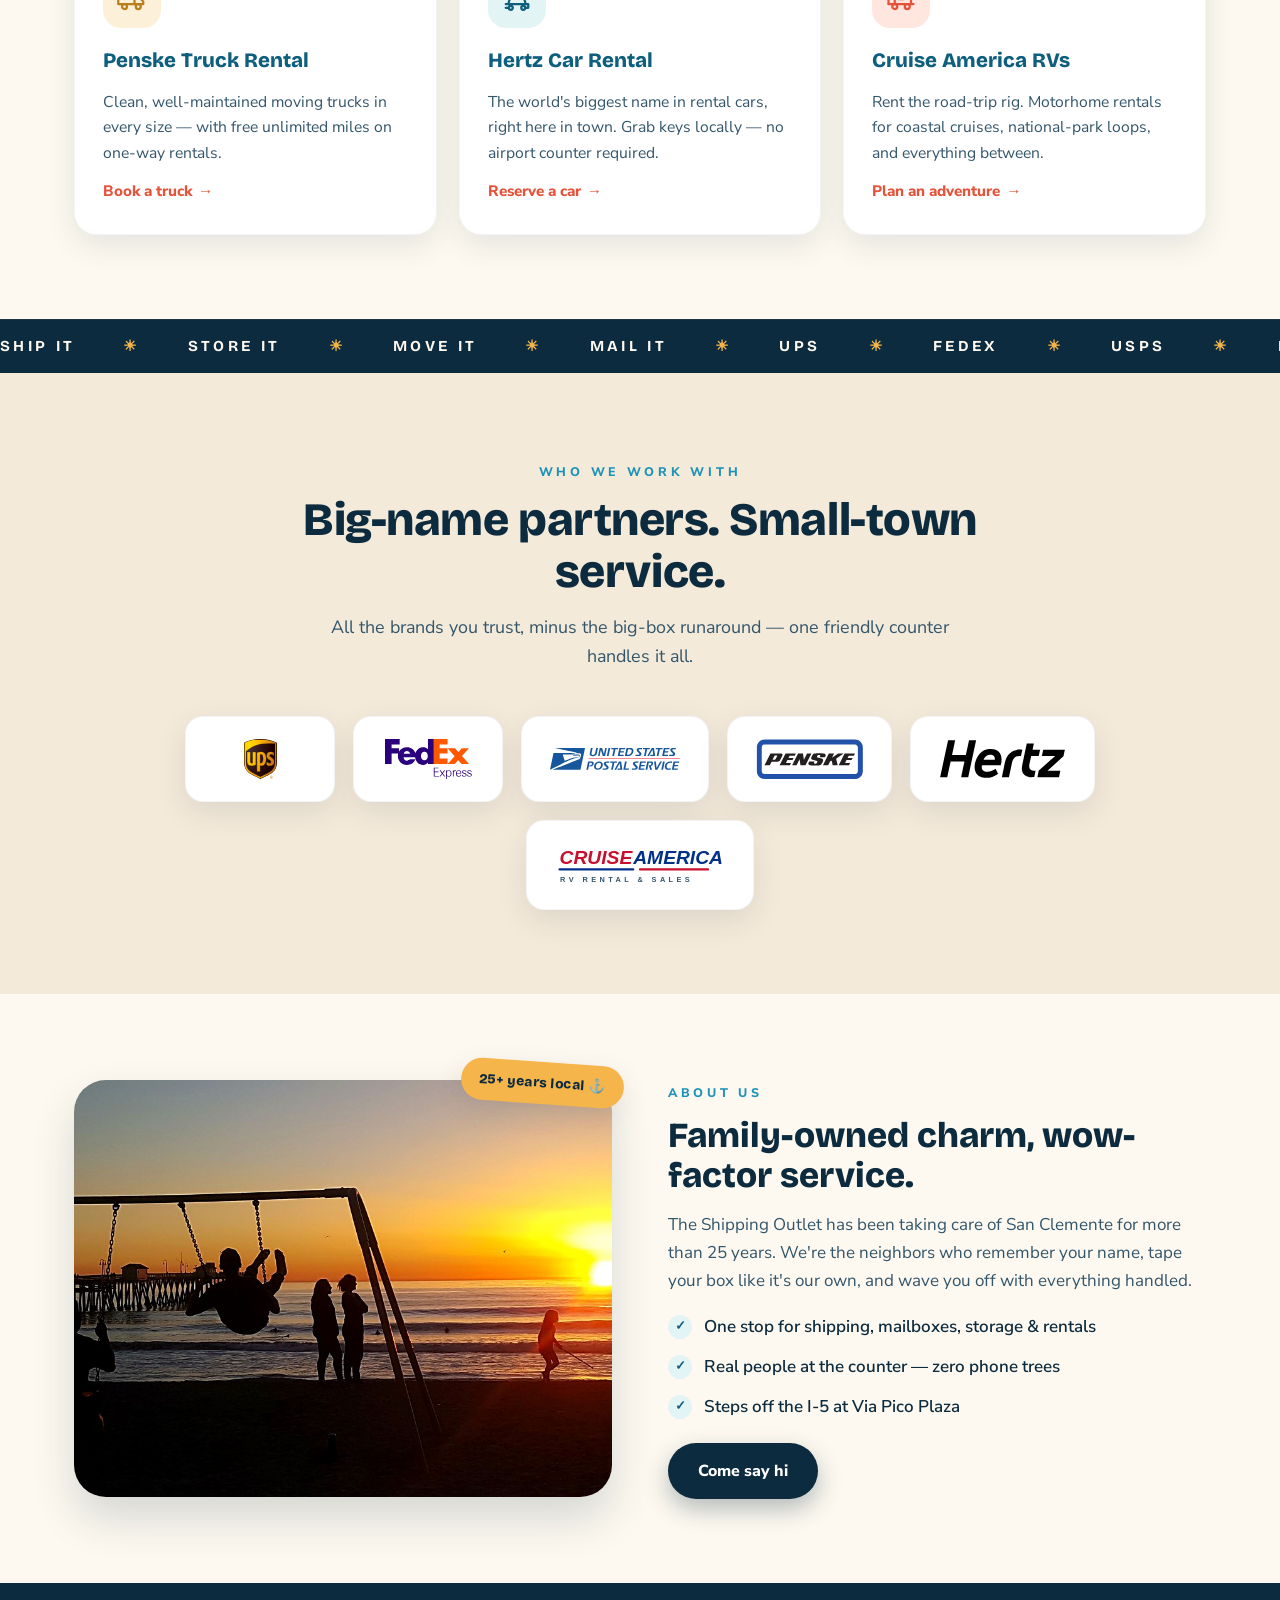
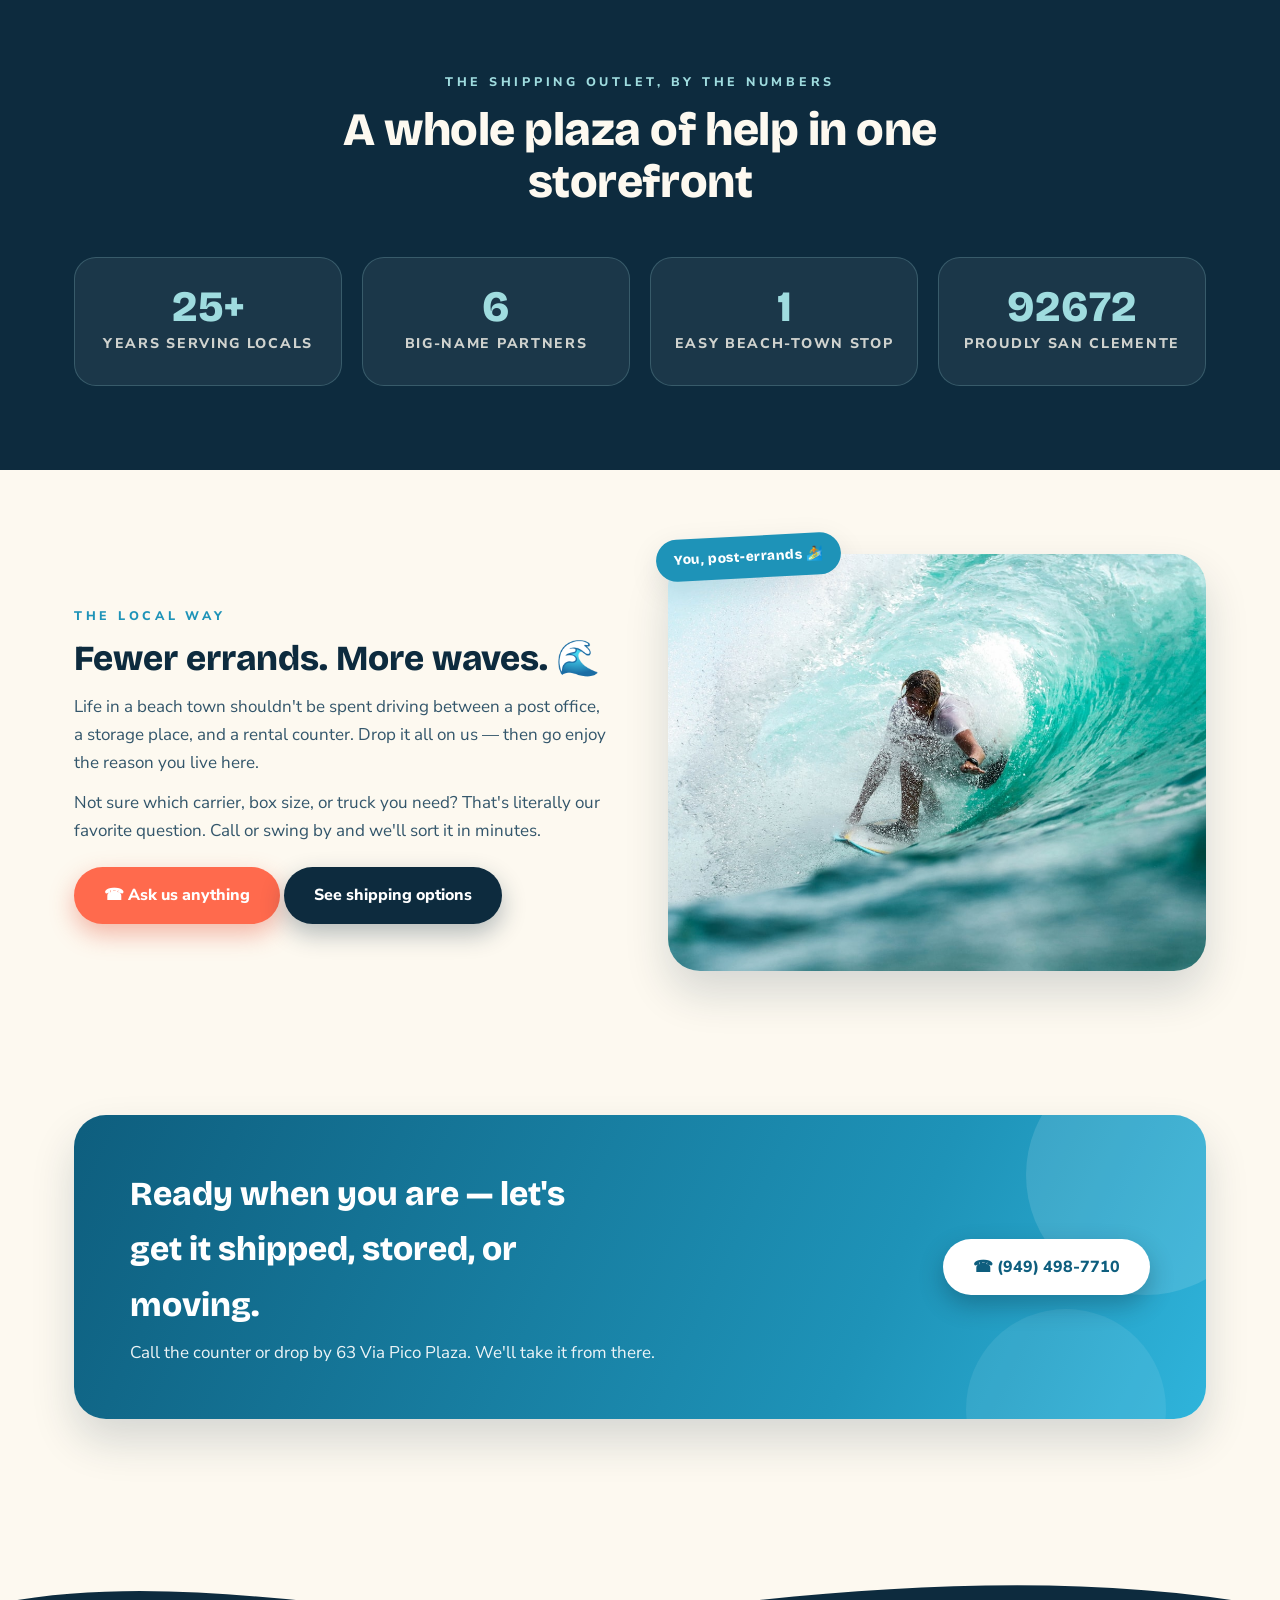
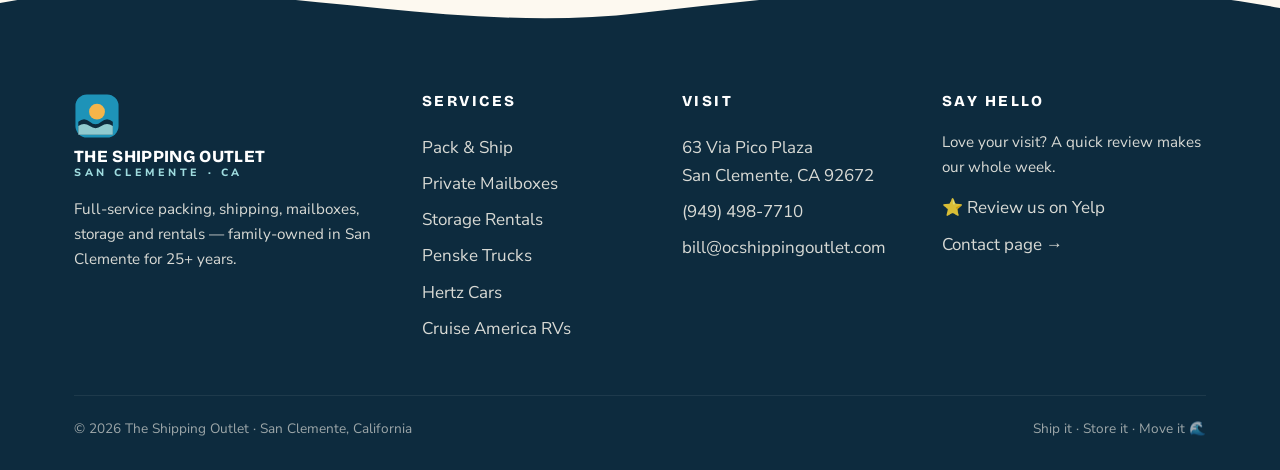
==== commit 8abc4e31: "Home about section: swing-set pier sunset photo replaces aloe shot Co-Authored-By: Claude Fable 5 <n" ====
--- a/index.html
+++ b/index.html
@@ -137,7 +137,7 @@
   <div class="wrap">
     <div class="split first">
       <div class="media reveal">
-        <img src="assets/img/sunset-aloes.jpg" alt="San Clemente sunset over the ocean behind silhouetted aloe blooms">
+        <img src="assets/img/beach-swings.jpg" alt="Kids on the beach swings at sunset with San Clemente Pier behind">
         <span class="sticker">25+ years local ⚓</span>
       </div>
       <div class="reveal">
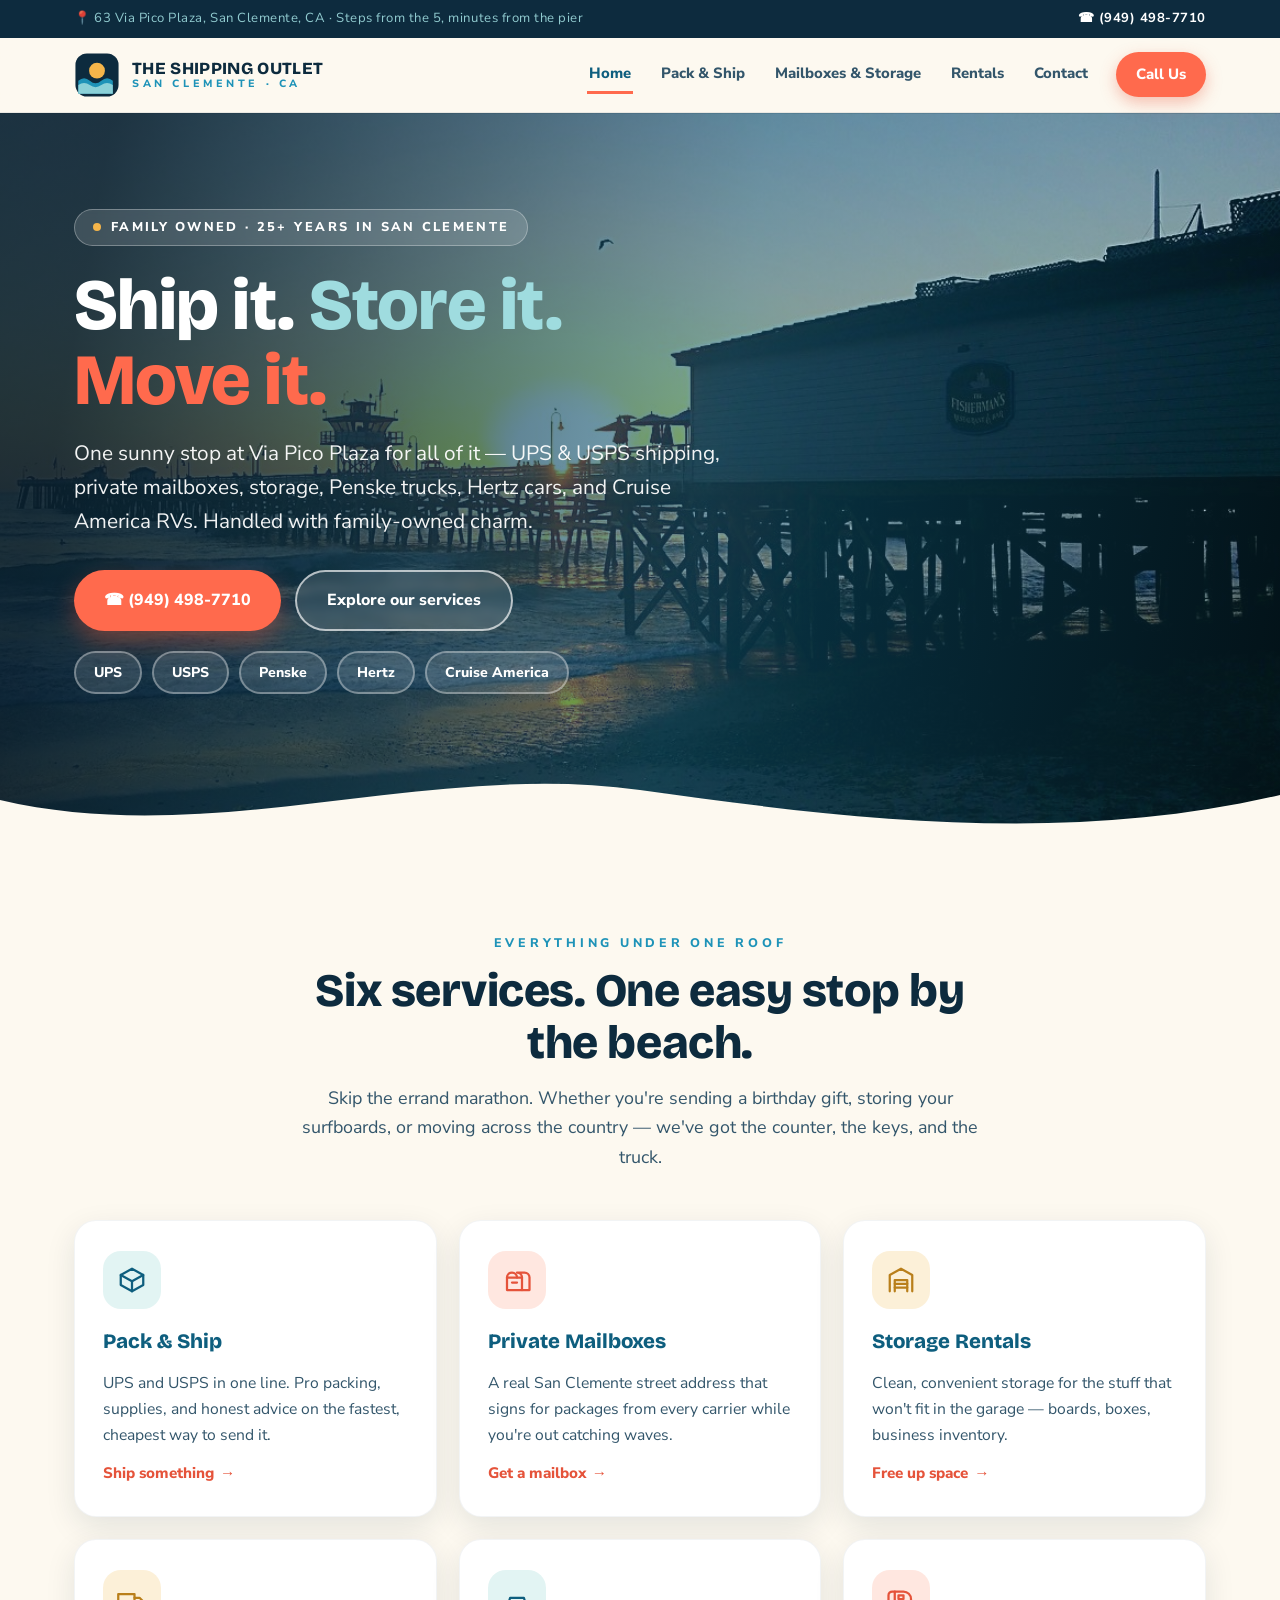
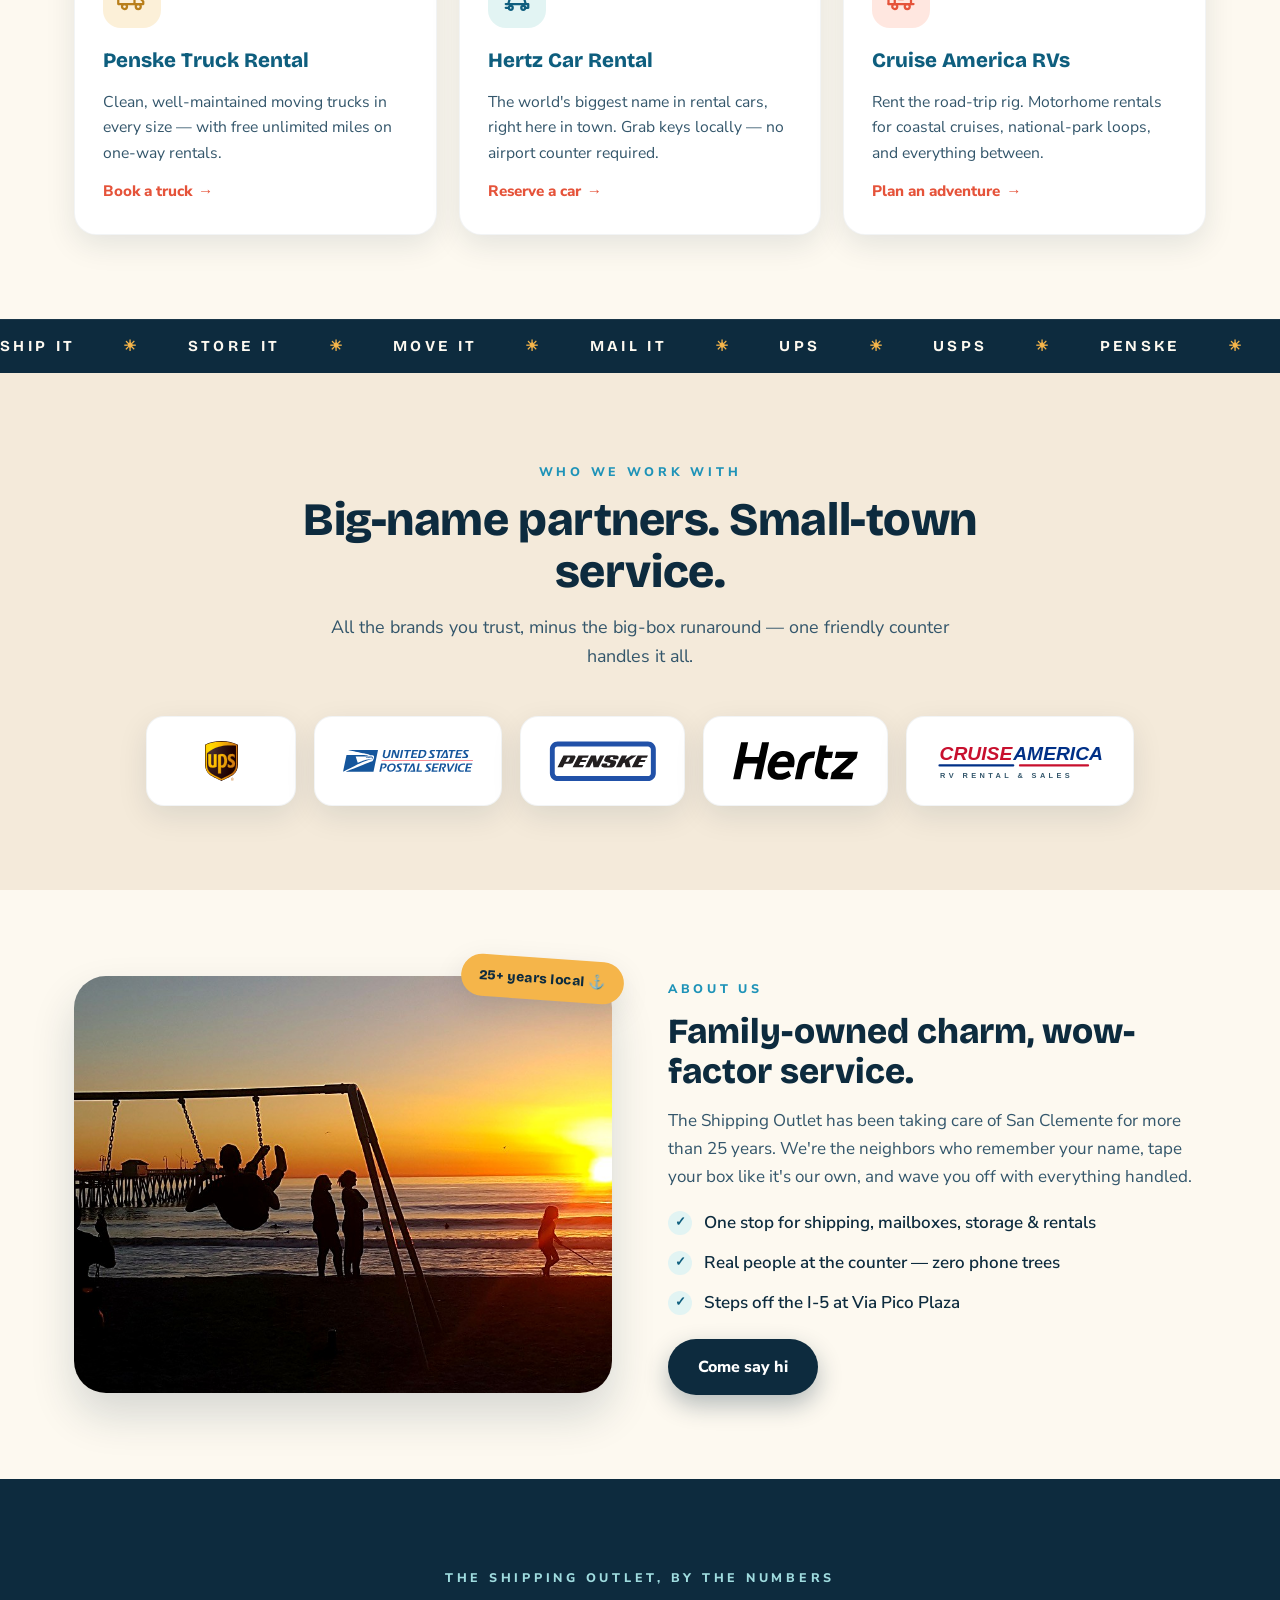
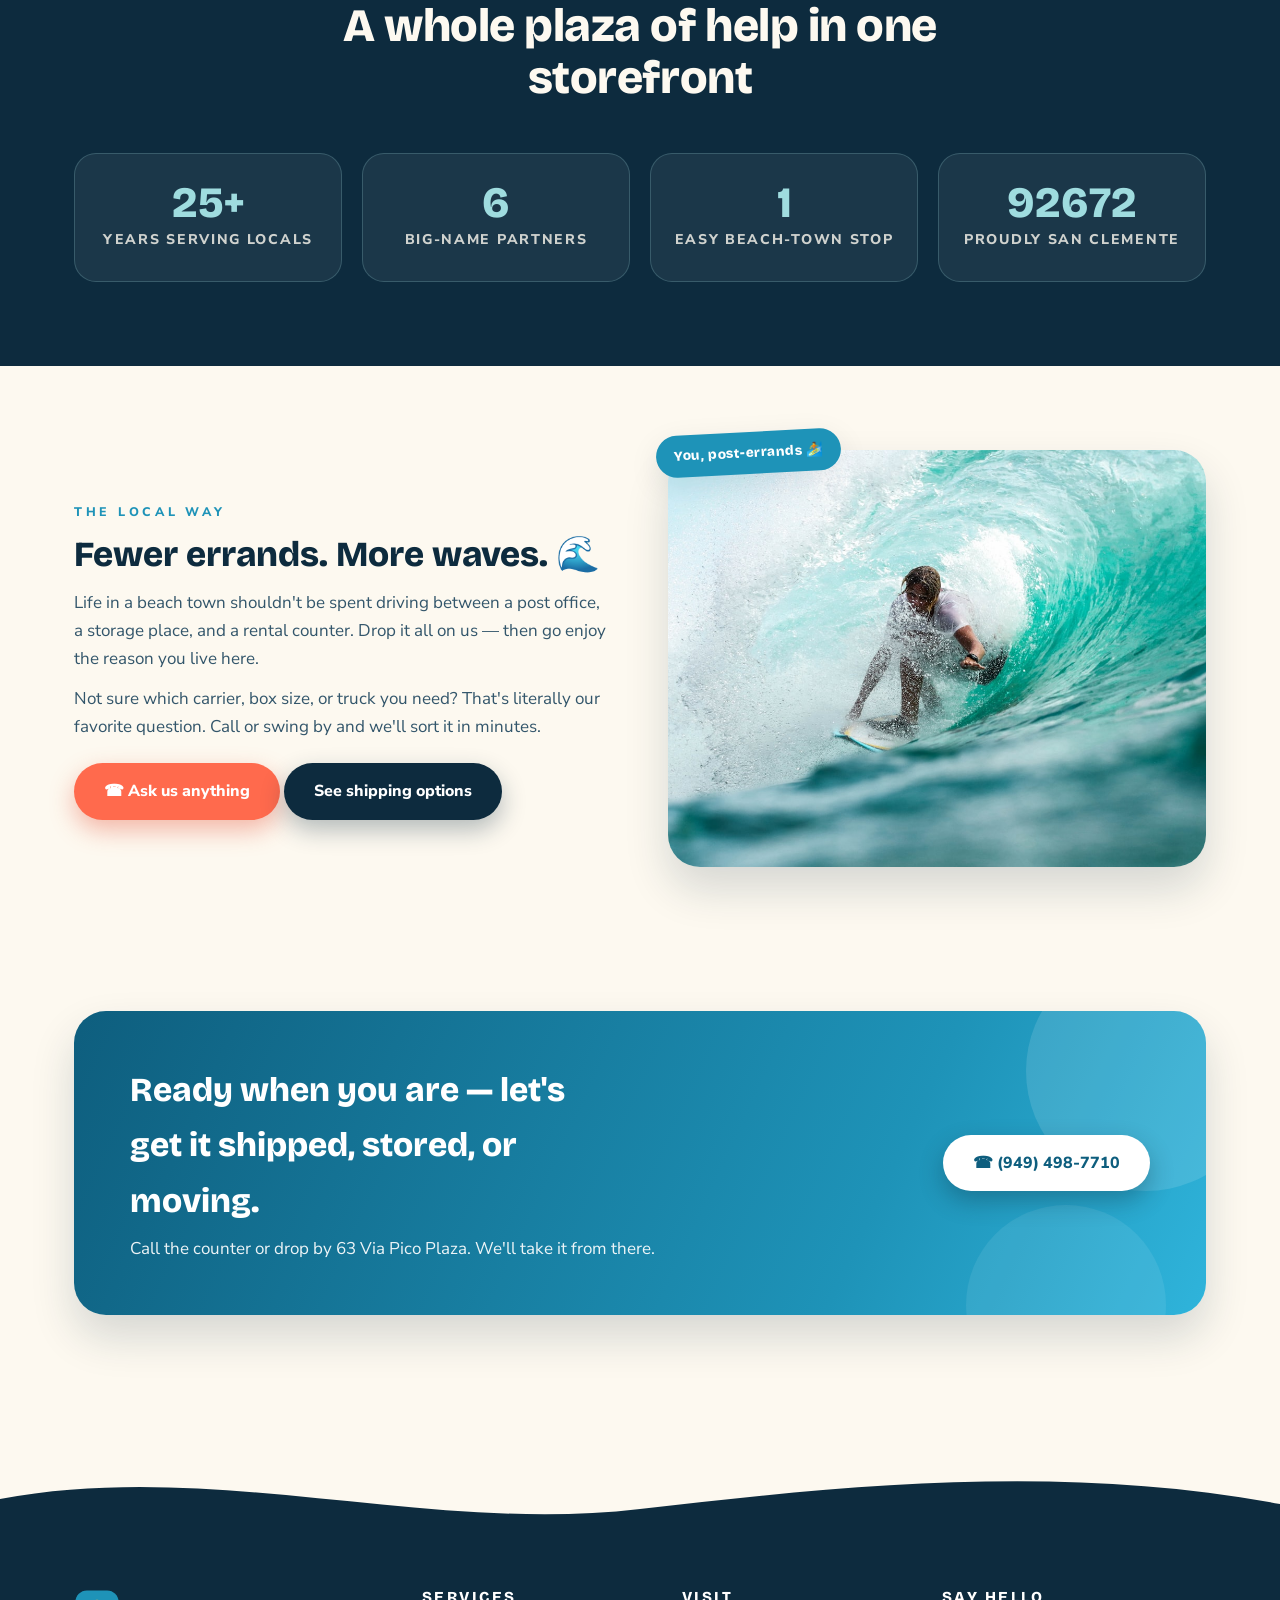
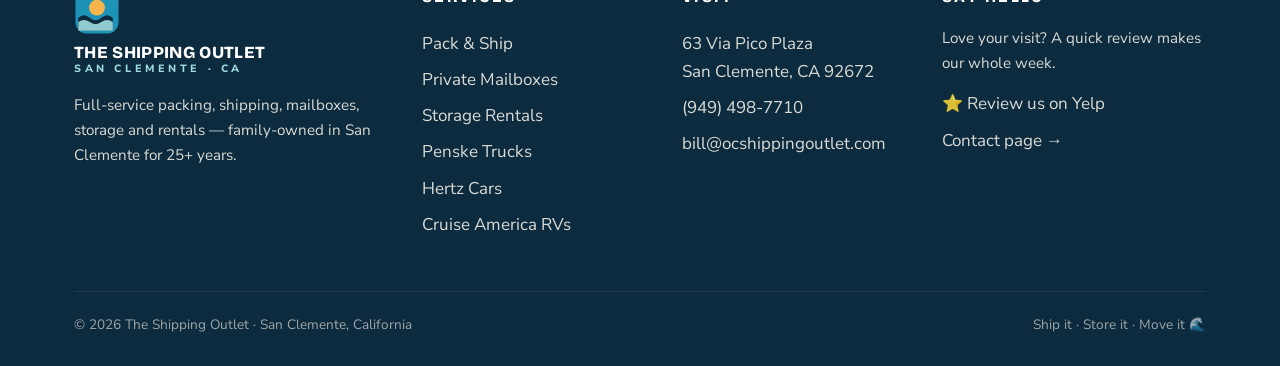
==== commit fb4b645a: "Remove FedEx from carriers site-wide Co-Authored-By: Claude Fable 5 <noreply@anthropic.com>" ====
--- a/index.html
+++ b/index.html
@@ -4,7 +4,7 @@
 <meta charset="UTF-8">
 <meta name="viewport" content="width=device-width, initial-scale=1.0">
 <title>The Shipping Outlet — Ship, Store &amp; Move | San Clemente, CA</title>
-<meta name="description" content="San Clemente's one-stop shop for packing & shipping (UPS, FedEx, USPS), private mailbox rentals, storage, Penske truck rental, Hertz car rental, and Cruise America RVs.">
+<meta name="description" content="San Clemente's one-stop shop for packing & shipping (UPS, USPS), private mailbox rentals, storage, Penske truck rental, Hertz car rental, and Cruise America RVs.">
 <link rel="icon" href="data:image/svg+xml,<svg xmlns='http://www.w3.org/2000/svg' viewBox='0 0 100 100'><text y='.9em' font-size='90'>📦</text></svg>">
 <link rel="preconnect" href="https://fonts.googleapis.com">
 <link rel="preconnect" href="https://fonts.gstatic.com" crossorigin>
@@ -48,13 +48,13 @@
   <div class="wrap">
     <span class="kicker"><span class="dot"></span> Family owned · 25+ years in San Clemente</span>
     <h1>Ship it. <span class="wave-word">Store it.</span> <span class="coral-word">Move it.</span></h1>
-    <p class="lede">One sunny stop at Via Pico Plaza for all of it — UPS, FedEx &amp; USPS shipping, private mailboxes, storage, Penske trucks, Hertz cars, and Cruise America RVs. Handled with family-owned charm.</p>
+    <p class="lede">One sunny stop at Via Pico Plaza for all of it — UPS &amp; USPS shipping, private mailboxes, storage, Penske trucks, Hertz cars, and Cruise America RVs. Handled with family-owned charm.</p>
     <div class="actions">
       <a class="btn primary" href="tel:9494987710">☎ (949) 498-7710</a>
       <a class="btn ghost" href="#services">Explore our services</a>
     </div>
     <div class="pill-row">
-      <span class="pill">UPS</span><span class="pill">FedEx</span><span class="pill">USPS</span>
+      <span class="pill">UPS</span><span class="pill">USPS</span>
       <span class="pill">Penske</span><span class="pill">Hertz</span><span class="pill">Cruise America</span>
     </div>
   </div>
@@ -73,7 +73,7 @@
       <a class="card reveal" href="shipping.html" style="text-align:left">
         <span class="chip c-teal"><svg viewBox="0 0 24 24" fill="none" stroke="currentColor" stroke-width="1.8" stroke-linecap="round" stroke-linejoin="round"><path d="M21 8l-9-5-9 5v8l9 5 9-5z"/><path d="M3 8l9 5 9-5"/><path d="M12 13v8"/></svg></span>
         <h3>Pack &amp; Ship</h3>
-        <p>UPS, FedEx and USPS in one line. Pro packing, supplies, and honest advice on the fastest, cheapest way to send it.</p>
+        <p>UPS and USPS in one line. Pro packing, supplies, and honest advice on the fastest, cheapest way to send it.</p>
         <span class="go">Ship something</span>
       </a>
       <a class="card reveal" href="mailboxes-storage.html" style="text-align:left">
@@ -112,8 +112,8 @@
 
 <div class="marquee" aria-hidden="true">
   <div class="track">
-    <span>Ship it <em>☀</em> Store it <em>☀</em> Move it <em>☀</em> Mail it <em>☀</em> UPS <em>☀</em> FedEx <em>☀</em> USPS <em>☀</em> Penske <em>☀</em> Hertz <em>☀</em> Cruise America <em>☀</em></span>
-    <span>Ship it <em>☀</em> Store it <em>☀</em> Move it <em>☀</em> Mail it <em>☀</em> UPS <em>☀</em> FedEx <em>☀</em> USPS <em>☀</em> Penske <em>☀</em> Hertz <em>☀</em> Cruise America <em>☀</em></span>
+    <span>Ship it <em>☀</em> Store it <em>☀</em> Move it <em>☀</em> Mail it <em>☀</em> UPS <em>☀</em> USPS <em>☀</em> Penske <em>☀</em> Hertz <em>☀</em> Cruise America <em>☀</em></span>
+    <span>Ship it <em>☀</em> Store it <em>☀</em> Move it <em>☀</em> Mail it <em>☀</em> UPS <em>☀</em> USPS <em>☀</em> Penske <em>☀</em> Hertz <em>☀</em> Cruise America <em>☀</em></span>
   </div>
 </div>
 
@@ -124,7 +124,6 @@
     <p class="sub">All the brands you trust, minus the big-box runaround — one friendly counter handles it all.</p>
     <div class="logo-strip reveal">
       <div class="logo-card"><img src="assets/logos/ups.svg" alt="UPS"></div>
-      <div class="logo-card"><img src="assets/logos/fedex.svg" alt="FedEx"></div>
       <div class="logo-card"><img src="assets/logos/usps.svg" alt="USPS — United States Postal Service"></div>
       <div class="logo-card"><img src="assets/logos/penske.svg" alt="Penske Truck Rental"></div>
       <div class="logo-card"><img src="assets/logos/hertz.svg" alt="Hertz Car Rental"></div>
